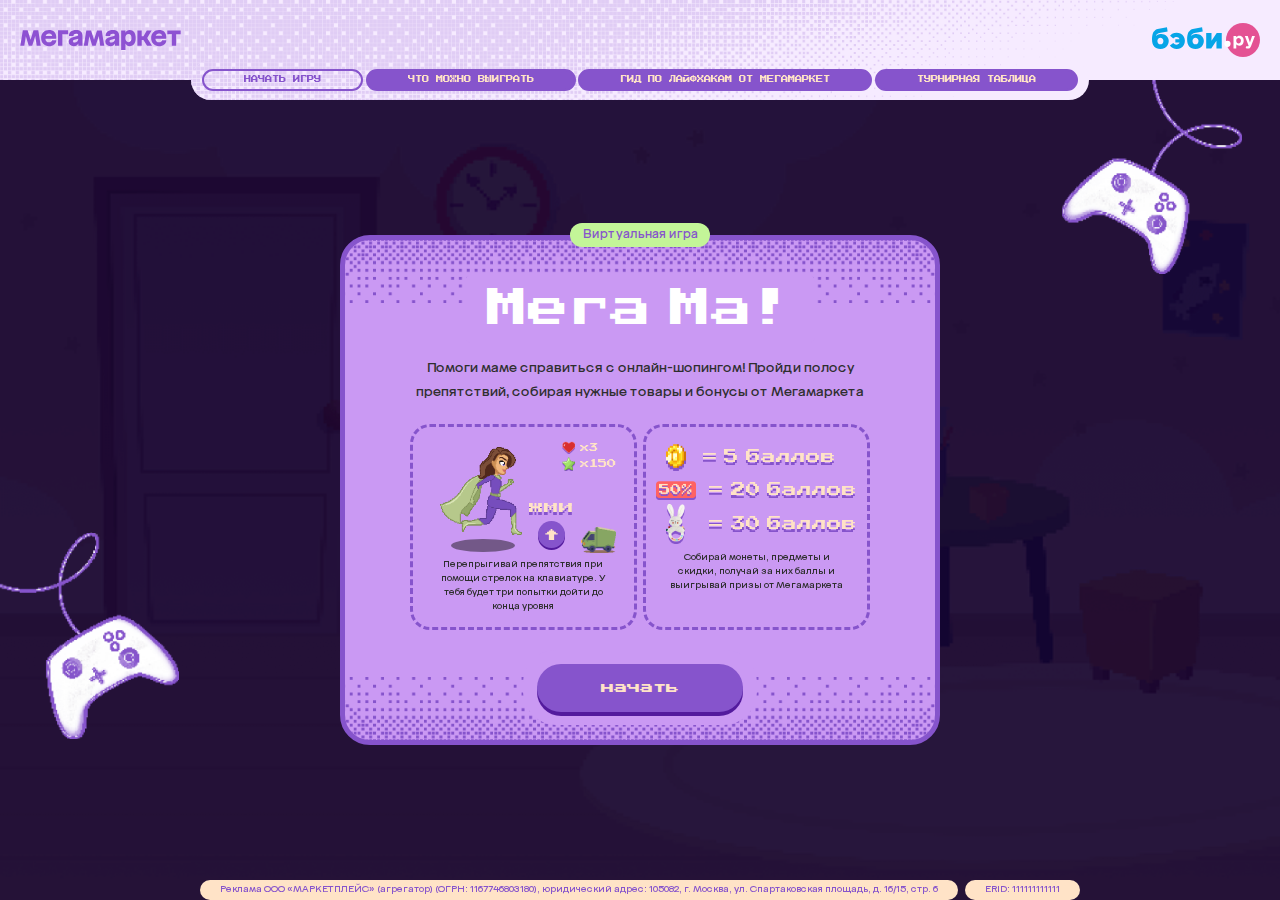
==== game.html @ b84eab02 "megama_upload" ====
<!DOCTYPE html>
<html lang="en">
<head>
    <meta charset="UTF-8">
    <meta name="viewport" content="width=device-width, user-scalable=no, initial-scale=1.0, maximum-scale=1.0, viewport-fit=cover">
    <title>MegaMa</title>

    <link data-meta="ssr" rel="shortcut icon" type="image/png" href="https://megamarket.ru/static/dist/images/favicon.54db98.png">
    <link data-meta="ssr" rel="icon" type="image/png" sizes="16x16" href="https://megamarket.ru/static/dist/images/favicon-16x16.2289a6.png">
    <link data-meta="ssr" rel="icon" type="image/png" sizes="32x32" href="https://megamarket.ru/static/dist/images/favicon-32x32.e2734e.png">
    <link data-meta="ssr" rel="icon" type="image/png" sizes="96x96" href="https://megamarket.ru/static/dist/images/favicon-96x96.239d7b.png">
    <link data-meta="ssr" rel="icon" type="image/png" sizes="128x128" href="https://megamarket.ru/static/dist/images/favicon-128x128.046cf1.png">
    <link data-meta="ssr" rel="icon" type="image/png" sizes="196x196" href="https://megamarket.ru/static/dist/images/favicon-196x196.42ed6e.png">

    <link rel="preconnect" href="https://fonts.googleapis.com">
    <link rel="preconnect" href="https://fonts.gstatic.com" crossorigin>
    <link href="https://fonts.googleapis.com/css2?family=Press+Start+2P&display=block" rel="stylesheet">

    <meta name="mobile-web-app-status-bar-style" content="black-translucent">
    <meta name="mobile-web-app-capable" content="yes">

    <link rel="stylesheet" href="./css/static_page.css">
    <link rel="stylesheet" href="./css/game_style.css">

</head>
<body>

    <div id="root" class="b_root" data-current="_id_game">

        <div id="_id_curtain">
            <div class="loader">
                <span class="loader-text">Загрузка...</span>
                <div class="loader-indicator"><span></span></div>
            </div>
        </div>

        <div class="b_header" id="_id_header" >
            <a href="./" class="b_header-item m_mmlogo">
                <img src="./img/mm_logo.svg" alt="">
            </a>
            <a href="https://www.baby.ru/" class="b_header-item m_babyrulogo" target="_blank">
                <img src="./img/babyru_logo.svg" alt="">
            </a>

            <div class="b_header-menubtn">
                <span></span>
            </div>

            <div class="b_header-menu">

                <div class="b_header-menu-wrapper">
                    <a href="./game.html" data-dest="_id_game" class="b_header-menu-item active">
                        Начать игру
                    </a>
                    <a href="./gifts.html" data-dest="_id_gifts" class="b_header-menu-item">
                        Что можно выиграть
                    </a>
                    <a href="./lifehacks.html" data-dest="_id_lifeHacks" class="b_header-menu-item">
                        Гид по лайфхакам <span class="mbdn">от МегаМаркет</span>
                    </a>
                    <a href="./rating.html" data-dest="_id_ratingblock" class="b_header-menu-item">
                        Турнирная таблица
                    </a>

                    <div class="b_header-menu-wrapper-bg"></div>
                </div>
            </div>

        </div>

        <div id="_id_game" data-level="1" class="b_level m_level1 m_loading">

            <div class="b_level-curtain"></div>

            <div class="b_level-popupWindow b_level-startwindow " id="_id_start_window">

                <div class="b_level-startwindow-intro">
                    <div class="bg"></div>
                    <div class="label">
                        Виртуальная игра
                    </div>

                    <div class="b_level-startwindow-index " id="_id_introduction">

                        <div class="title">
                            <span>Мега</span><span>Ма!</span>
                        </div>

                        <div class="subtitle">
                            Помоги маме справиться с онлайн-шопингом! Пройди полосу препятствий, собирая нужные товары и бонусы от Мегамаркета
                        </div>

                        <div class="introduction">
                            <div class="introduction-item">
                                <div class="introduction-rules m_uilegend">
                                    <div class="lady">
                                        <img src="./img/game/canvas/lady/4.png" alt="">
                                    </div>
                                    <div class="pushbtn">жми</div>
                                    <div class="fallObj">
                                        <img src="./img/game/canvas/fall/lv1_fall2.png" alt="">
                                    </div>
                                    <div class="scoreboard">
                                        <div class="item m_lives">
                                            <span class="item-cnt">x3</span>
                                        </div>
                                        <div class="item m_score">
                                            <span class="item-cnt">x150</span>
                                        </div>
                                    </div>
                                </div>
                                <div class="introduction-text m_desktop_only">
                                    Перепрыгивай препятствия при помощи стрелок на клавиатуре. У тебя будет три попытки дойти до конца уровня
                                </div>
                                <div class="introduction-text m_mobile_only">
                                    Перепрыгивай препятствия при помощи кнопки прыжка. У тебя будет три попытки дойти до конца уровня
                                </div>
                            </div>
                            <div class="introduction-item">
                                <div class="introduction-rules m_costlegend">
                                    <div class="costitem">
                                        <div class="icon m_coin"></div>
                                        <div class="text"><span>=</span><span>5</span><span>баллов&nbsp;</span></div>
                                    </div>
                                    <div class="costitem">
                                        <div class="icon m_50"></div>
                                        <div class="text"><span>=</span><span>20</span><span>баллов</span></div>
                                    </div>
                                    <div class="costitem">
                                        <div class="icon m_bonus"></div>
                                        <div class="text"><span>=</span><span>30</span><span>баллов</span></div>
                                    </div>
                                </div>
                                <div class="introduction-text">
                                    Собирай монеты, предметы и скидки, получай за них баллы и выигрывай призы от Мегамаркета
                                </div>
                            </div>
                        </div>
                    </div>

                    <div class="b_level-startwindow-registration " id="_id_registration">
                        <div class="subtitle">
                            Чтобы сохранить прогресс и получить шанс выиграть приз,<br/>заполните свои данные:
                        </div>
                        <div class="form" id="_id_registration_form">
                            <div class="form-row">
                                <div class="form-input">
                                    <input type="text" name="name" data-type="text" data-required="true">
                                    <label>Имя</label>
                                </div>
                                <div class="form-input">
                                    <input type="text" name="lastname" data-type="text" data-required="true">
                                    <label>Фамилия</label>
                                </div>
                            </div>
                            <div class="form-row">
                                <div class="form-input">
                                    <input type="text" name="phone" data-type="phone" data-required="true">
                                    <label>Телефон</label>
                                </div>
                                <div class="form-input">
                                    <input type="text" name="mail" data-type="mail" data-required="true">
                                    <label>E-mail</label>
                                </div>
                            </div>
                        </div>

                    </div>

                    <div class="b_level-startwindow-continue" id="_id_continue_the_game">
                        <div class="b_level-startwindow-continue-title">
                            <p>
                                Вы остановились на <span class="b_level-startwindow-continue-level">3</span> уровне
                            <p>
                                и накопили <span class="b_level-startwindow-continue-score">680</span> очков
                        </div>

                        <div class="subtitle">
                            Желает продолжить или начать заново?
                        </div>

                        <div class="startbtn">
                            <button id="_id_startNewGame">начать заново</button>
                            <button id="_id_startLastGame">продолжить</button>
                        </div>
                    </div>

                    <div class="startbtn">
                        <button id="_id_startGameNextMobBtn">далее</button>
                        <button id="_id_startGameBtn">начать</button>
                    </div>

                </div>

                <div class="b_level-startwindow-controller-left"></div>
                <div class="b_level-startwindow-controller-right"></div>
            </div>

            <div class="b_level-popupWindow b_level-phone_rotate " id="_id_phone_rotate">
                <div class="rotate_part">
                    <div class="subtitle">Для начала игры переверни устройство горизонтально</div>
                    <div class="phone_rotate"></div>
                </div>
                <div class="scroll_part">
                    <div class="subtitle">
                        Для большего удобства скройте панель браузера
                        <div id="_id_iphone_gobtn" class="iphone_gobtn cmnbtn">go</div>
                    </div>
                    <div class="iphone_hint"></div>

                </div>


            </div>

            <div class="b_level-popupWindow b_level-countdown " id="_id_countdown_window">
                <div class="b_level-countdown-context">
                    <div class="label">Уровень 1</div>
                    <div class="title">«Встречаем малыша»</div>
                    <div class="bonus">
                        <div class="bonus-item">
                            <img src="./img/game/canvas/bonus/lv1_1_prize_x2.png" alt="">
                        </div>
                        <div class="bonus-item">
                            <img src="./img/game/canvas/bonus/lv1_2_prize_x2.png" alt="">
                        </div>
                        <div class="bonus-item">
                            <img src="./img/game/canvas/bonus/lv1_3_prize_x2.png" alt="">
                        </div>
                        <div class="bonus-item">
                            <img src="./img/game/canvas/bonus/lv_50_sale_prize_x2.png" alt="">
                        </div>
                    </div>
                </div>

                <div class="countdown">
                    <div class="countdown-title">
                        Старт через
                    </div>
                    <div class="countdown-counter">
                        03
                    </div>
                </div>
            </div>

            <div class="b_level-popupWindow b_level-finishwindow " id="_id_finish_window">

            </div>


            <!-- <div id="frame_wrapper"> -->
                <iframe id="_id_canvas_frame" src="./level1_content.html" name="level1Canvas" frameborder="0"></iframe>
            <!-- </div> -->

            <div id="_id_exitFullscreenBtn"><span></span></div>

        </div>

        <div class="b_erid_info">
            <div class="info">
                Реклама ООО «МАРКЕТПЛЕЙС» (агрегатор) (ОГРН: 1167746803180), юридический адрес: 105082, г. Москва, ул. Спартаковская площадь, д. 16/15, стр. 6
            </div>
            <div class="erid">
                ERID: 111111111111
            </div>
        </div>

    </div>



    <script type="module" >

        // для передачи данных между уровнями использовать localStorage и куки для идентификации

        // import {rootControl} from './js/staticpage_control.js';
        // rootControl(root);

        import {levelControl} from './js/game_control.js';
        let level = document.getElementById('_id_game');
        levelControl(level);


    </script>


</body>
</html>
---- css/static_page.css ----
html * {
  padding: 0;
  margin: 0;
  outline: none;
  border: 0;
  background: transparent;
  font-size: inherit;
  line-height: inherit;
  box-sizing: border-box;
  text-decoration: none;
  -webkit-font-smoothing: antialiased;
  -moz-osx-font-smoothing: antialiased;
  color: inherit;
  box-shadow: none;
}

html {
  font-size: 0.0520833333vmax;
}
@media screen and (max-width: 1023px) {
  html {
    font-size: 0.28vmin;
  }
}

html body {
  font-size: 0;
  line-height: 0;
}
html body a {
  text-decoration: none;
}

html,
body {
  width: 100%;
  height: 100%;
  -webkit-text-size-adjust: 100%;
}
@font-face {
  font-family: "MegaSans";
  font-style: normal;
  font-weight: 400;
  font-display: block;
  src: url(../fonts/MegaSansJ-Regular.woff2) format("woff2"), url(../fonts/MegaSansJ-Regular.woff.woff) format("woff");
}
@font-face {
  font-family: "MegaSans";
  font-style: normal;
  font-weight: 500;
  font-display: block;
  src: url(../fonts/MegaSansJ-Medium.woff2) format("woff2"), url(../fonts/MegaSansJ-Medium.woff.woff) format("woff");
}
.dn {
  display: none !important;
}

@media screen and (max-width: 1023px) {
  .mbdn {
    display: none !important;
  }
}

#root {
  position: relative;
  z-index: 10;
  width: 100%;
  height: 100%;
  min-height: 700rem;
}
@media screen and (max-width: 1023px) {
  #root {
    min-height: 100vh;
  }
}

#_id_curtain {
  position: fixed;
  z-index: 1000000;
  top: 0;
  left: 0;
  right: 0;
  bottom: 0;
  background: rgba(17, 0, 46, 0.9);
  opacity: 1;
  transform: scale(1);
  border-radius: 0;
  transition: all 0.6s cubic-bezier(0.25, 1, 0.5, 1);
  backdrop-filter: blur(10px);
}
#_id_curtain.hide {
  opacity: 0;
  transform: scale(0);
}
#_id_curtain .loader {
  position: absolute;
  top: 0;
  left: 0;
  right: 0;
  bottom: 0;
  width: 300rem;
  height: 200rem;
  margin: auto;
  display: flex;
  flex-flow: column;
  align-items: center;
  justify-content: center;
}
#_id_curtain .loader-text {
  font: 400 24rem/2 "Press Start 2P", sans-serif;
  color: #FFE3C7;
}
#_id_curtain .loader-indicator {
  position: relative;
  width: 100%;
  height: 30rem;
  border: 1px solid #FFE3C7;
}
#_id_curtain .loader-indicator span {
  position: absolute;
  top: 0;
  left: 0;
  bottom: 0;
  width: 20%;
  background: #FFE3C7;
}

body {
  position: relative;
  background: #F6EBFF;
}
body:before {
  content: "";
  position: fixed;
  top: 0;
  left: 0;
  right: 0;
  bottom: 0;
  background: url(../img/ornament_main_bg.png) no-repeat 50% 0;
  background-size: 100% auto;
}
@media (-webkit-min-device-pixel-ratio: 2) {
  body:before {
    background: url(../img/ornament_main_bg@2x.png) no-repeat 50% 0;
    background-size: 100% auto;
  }
}
@media screen and (max-width: 1023px) {
  body:before {
    background-size: auto 50vh;
  }
}
@media screen and (max-width: 1023px) and (orientation: landscape) {
  body:before {
    background-size: 100% auto;
  }
}
body:after {
  content: "";
  position: fixed;
  top: 0;
  left: 0;
  right: 0;
  bottom: 0;
  transform: scale(-1);
  background: url(../img/ornament_main_bg.png) no-repeat 50% 0;
  background-size: 100% auto;
}
@media (-webkit-min-device-pixel-ratio: 2) {
  body:after {
    background: url(../img/ornament_main_bg@2x.png) no-repeat 50% 0;
    background-size: 100% auto;
  }
}
@media screen and (max-width: 1023px) {
  body:after {
    background-size: auto 50vh;
  }
}
@media screen and (max-width: 1023px) and (orientation: landscape) {
  body:after {
    background-size: 100% auto;
  }
}
body .cmnbtn {
  position: relative;
  top: 0;
  display: inline-flex;
  align-items: center;
  justify-content: center;
  width: 308rem;
  height: 77rem;
  background: #8654CC;
  font: 400 20rem/1 "Press Start 2P", sans-serif;
  color: #FFE3C7;
  text-transform: uppercase;
  cursor: pointer;
  box-shadow: 0 6rem 0 #6933B0;
  border-radius: 50rem;
  transition: all 0.3s ease;
}
@media screen and (max-width: 1023px) {
  body .cmnbtn {
    width: 204rem;
    height: 52rem;
    font-size: 13rem;
  }
}
body .cmnbtn:hover {
  background: #6933B0;
}
body .cmnbtn:active {
  background: #6933B0;
  top: 6rem;
  box-shadow: 0 0px #531a9d;
}
body .cmnroundbtn {
  position: relative;
  top: 0;
  display: inline-flex;
  align-items: center;
  justify-content: center;
  width: 50rem;
  height: 50rem;
  background: #8654CC;
  font: 400 20rem/1 "Press Start 2P", sans-serif;
  color: #FFE3C7;
  cursor: pointer;
  box-shadow: 0 4rem 0 #6933B0;
  border-radius: 50%;
  transition: all 0.3s ease;
}
@media screen and (max-width: 1023px) {
  body .cmnroundbtn {
    width: 40rem;
    height: 40rem;
    font-size: 14rem;
  }
}
body .cmnroundbtn:hover {
  background: #6933B0;
}
body .cmnroundbtn:active {
  background: #6933B0;
  top: 4rem;
  box-shadow: 0 0rem #531a9d;
}
body .title {
  font: 400 92rem/88rem "MegaSans", sans-serif;
  color: #8654CC;
  margin-bottom: 20rem;
}
@media screen and (max-width: 1023px) {
  body .title {
    font: 400 30rem/1 "MegaSans", sans-serif;
  }
  body .title br {
    display: inline;
    margin-left: 5rem;
  }
}
body .subtitle {
  font: 400 20rem/1.5 "MegaSans", sans-serif;
  color: #2E2E2E;
}
@media screen and (max-width: 1023px) {
  body .subtitle {
    font: 400 15rem/1.2 "MegaSans", sans-serif;
  }
  body .subtitle br {
    display: inline;
    margin-left: 5rem;
  }
}
body .star {
  position: absolute;
  z-index: 1;
  transition-property: all;
  transition-duration: 0.6s;
  transition-timing-function: cubic-bezier(0.34, 1.56, 0.64, 1);
  transition-delay: 0s;
}
body .star:after {
  content: "";
  position: absolute;
  top: 0;
  left: 0;
  right: 0;
  bottom: 0;
  z-index: 10;
  background: url(../img/static_pages/star_static.png) no-repeat 50% 50%;
  background-size: contain;
}
@media (-webkit-min-device-pixel-ratio: 2) {
  body .star:after {
    background: url(../img/static_pages/star_static_x2_optimizer.png) no-repeat 50% 50%;
    background-size: contain;
  }
}
body .b_root .controller_l {
  position: fixed;
  z-index: 10;
  bottom: 60rem;
  left: 0;
  width: 20%;
  height: 50vh;
  background: url(../img/controller_l.png) no-repeat 0 50%;
  background-size: contain;
  opacity: 0.1;
}
@media screen and (max-width: 1023px) {
  body .b_root .controller_l {
    display: none;
  }
}
body .b_root .controller_r {
  position: fixed;
  z-index: 10001;
  top: 0;
  right: 3%;
  width: 20%;
  height: 50vh;
  background: url(../img/controller_r.png) no-repeat 100% 0%;
  background-size: contain;
  opacity: 0.1;
}
@media screen and (max-width: 1023px) {
  body .b_root .controller_r {
    display: none;
  }
}

.b_header {
  position: relative;
  top: 0;
  left: 0;
  width: 100%;
  height: 80px;
  z-index: 10000;
  display: flex;
  align-items: center;
  justify-content: space-between;
  background: url(../img/ornament_main_bg.png) no-repeat 50% 0 #F6EBFF;
  background-size: 100% auto;
  background-attachment: fixed;
  padding: 0 30rem;
}
@media (-webkit-min-device-pixel-ratio: 2) {
  .b_header {
    background: url(../img/ornament_main_bg@2x.png) no-repeat 50% 0 #F6EBFF;
    background-size: 100% auto;
  }
}
.b_header-menubtn {
  display: none;
}
@media screen and (max-width: 1023px) {
  .b_header-menubtn {
    position: absolute;
    z-index: 100;
    display: block;
    top: 0;
    right: 30px;
    bottom: 0;
    width: 30px;
    height: 30px;
    margin: auto;
  }
  .b_header-menubtn span {
    position: absolute;
    top: 0;
    left: 0;
    right: 0;
    bottom: 0;
    height: 3px;
    margin: auto;
    background: #FF6262;
    transition: all 0.2s ease;
  }
  .b_header-menubtn span:before, .b_header-menubtn span:after {
    content: "";
    position: absolute;
    left: 0;
    width: 100%;
    height: 3px;
    opacity: 1;
    background: #FF6262;
    transform: rotate(0deg);
    transition: all 0.2s ease;
  }
  .b_header-menubtn span:before {
    top: -6px;
  }
  .b_header-menubtn span:after {
    bottom: -6px;
  }
  .b_header-menubtn.open span {
    background: transparent;
  }
  .b_header-menubtn.open span:before {
    top: 0;
    transform: rotate(45deg);
  }
  .b_header-menubtn.open span:after {
    bottom: 0;
    transform: rotate(-45deg);
  }
}
.b_header-item {
  position: relative;
  z-index: 100;
}
.b_header-item.m_mmlogo {
  width: 13%;
}
.b_header-item.m_mmlogo img {
  display: block;
  width: 100%;
}
.b_header-item.m_babyrulogo {
  width: 8.7%;
}
.b_header-item.m_babyrulogo img {
  display: block;
  width: 100%;
}
.b_header-menu {
  position: absolute;
  top: calc(100% - 30rem);
  left: 0;
  right: 0;
  display: flex;
  align-items: center;
  justify-content: center;
}
.b_header-menu-wrapper {
  position: relative;
  display: flex;
  align-items: center;
  justify-content: center;
  height: 60rem;
  padding: 12rem 14rem;
  border-radius: 30rem;
  overflow: hidden;
  background-color: #F6EBFF;
}
.b_header-menu-wrapper-bg {
  position: absolute;
  top: 0;
  left: 0;
  right: 0;
  bottom: 0;
  background: url(../img/ornament_main_bg.png) no-repeat 50% 0;
  background-size: 100% auto;
  background-attachment: fixed;
  mix-blend-mode: normal;
}
@media (-webkit-min-device-pixel-ratio: 2) {
  .b_header-menu-wrapper-bg {
    background: url(../img/ornament_main_bg@2x.png) no-repeat 50% 0;
    background-size: 100% auto;
    background-attachment: fixed;
  }
}
.b_header-menu-item {
  position: relative;
  z-index: 10;
  display: inline-flex;
  align-items: center;
  height: 34rem;
  background: #8654CC;
  padding: 0 60rem;
  border: 3rem solid #8654CC;
  border-radius: 30rem;
  margin: 0 2rem;
  cursor: pointer;
  font: 400 11rem/1 "Press Start 2P", sans-serif;
  color: #FFE3C7;
  text-transform: uppercase;
  transition: all 0.5s ease;
}
.b_header-menu-item .mbdn {
  margin-left: 11rem;
}
.b_header-menu-item.active {
  color: #8654CC;
  background: transparent;
  cursor: default;
}
.b_header-menu-item:hover:not(.active) {
  background: #6933B0;
  border-color: #6933B0;
}
@media screen and (max-width: 1023px) {
  .b_header {
    height: 60rem;
    justify-content: flex-start;
    padding: 0 20rem;
    background: none;
  }
}
@media screen and (max-width: 1023px) and (orientation: landscape) {
  .b_header {
    background: transparent;
    position: fixed;
    height: 46rem;
  }
}
@media screen and (max-width: 1023px) {
  .b_header.game_theme .b_header-item {
    display: none;
  }
}
@media screen and (max-width: 1023px) {
  .b_header .b_header-item.m_mmlogo {
    position: relative;
    top: 1rem;
    width: auto;
    height: 12rem;
  }
  .b_header .b_header-item.m_mmlogo img {
    display: block;
    width: auto;
    height: 100%;
  }
  .b_header .b_header-item.m_babyrulogo {
    position: relative;
    width: auto;
    height: 21rem;
    margin-left: 5rem;
  }
  .b_header .b_header-item.m_babyrulogo img {
    display: inline-block;
    width: auto;
    height: 100%;
    vertical-align: middle;
  }
  .b_header .b_header-item.m_babyrulogo:before {
    content: "x";
    display: inline-block;
    font: 400 14rem/1 "Press Start 2P", sans-serif;
    color: #2E2E2E;
    vertical-align: middle;
    margin-right: 5rem;
    transform: scale(0.7, 1);
    position: relative;
    top: -1rem;
    opacity: 0.7;
  }
  .b_header .b_header-menu {
    position: fixed;
    z-index: 10;
    top: 0;
    left: -100%;
    display: flex;
    width: 100%;
    height: 100vh;
    transition: all 0.3s ease;
    background: url(../img/ornament_main_bg.png) no-repeat 50% 0 #F6EBFF;
    background-size: auto 50vh;
  }
}
@media screen and (max-width: 1023px) and (-webkit-min-device-pixel-ratio: 2) {
  .b_header .b_header-menu {
    background: url(../img/ornament_main_bg@2x.png) no-repeat 50% 0 #F6EBFF;
    background-size: auto 50vh;
  }
}
@media screen and (max-width: 1023px) and (orientation: landscape) {
  .b_header .b_header-menu {
    background-size: 100% auto;
  }
}
@media screen and (max-width: 1023px) {
  .b_header .b_header-menu.open {
    left: 0;
  }
}
@media screen and (max-width: 1023px) {
  .b_header .b_header-menu-wrapper {
    background: transparent;
    flex-flow: column;
    height: auto;
    width: 100%;
    padding: 0 20px;
    max-width: 400px;
  }
}
@media screen and (max-width: 1023px) {
  .b_header .b_header-menu-wrapper-bg {
    display: none;
  }
}
@media screen and (max-width: 1023px) {
  .b_header .b_header-menu-item {
    width: 100%;
    height: 40rem;
    align-items: center;
    justify-content: center;
    margin: 0 0 10rem 0;
    padding: 0 20rem;
  }
}

.b_erid_info {
  position: fixed;
  bottom: 0;
  left: 0;
  right: 0;
  z-index: 1000;
  display: flex;
  justify-content: center;
}
.b_erid_info .info,
.b_erid_info .erid {
  display: flex;
  align-items: center;
  padding: 0 30rem;
  height: 30rem;
  background: #FFE3C7;
  border-radius: 16px;
  font: 400 14rem/1 "MegaSans", sans-serif;
  color: #8654CC;
  margin: 0 5rem;
}
@media screen and (max-width: 1023px) {
  .b_erid_info {
    display: block;
    background: #8654CC;
    border-radius: 10px;
    padding: 5px 10px;
    text-align: left;
  }
}
@media screen and (max-width: 1023px) and (orientation: landscape) {
  .b_erid_info {
    padding: 5px 40px;
  }
}
@media screen and (max-width: 1023px) {
  .b_erid_info .info,
.b_erid_info .erid {
    display: inline;
    margin: 0;
    font: 400 10px/1.3 "MegaSans", sans-serif;
    color: #FFE3C7;
    background: none;
    padding: 0;
    height: unset;
  }
}
@media screen and (max-width: 1023px) {
  .b_erid_info .erid {
    margin-left: 5px;
  }
}

.b_index {
  position: absolute;
  top: calc(0% + 110px);
  left: 0;
  width: 100%;
  bottom: 0;
  display: flex;
  align-items: center;
  justify-content: center;
  overflow: hidden;
  display: flex;
}
@media screen and (max-width: 1023px) {
  .b_index {
    flex-flow: column-reverse;
    position: relative;
    top: 0;
    padding: 0 20rem 160rem;
  }
}
@media screen and (max-width: 1023px) and (orientation: landscape) {
  .b_index {
    max-width: 600px;
    margin: auto;
    padding-top: 100px;
    justify-content: start;
    align-items: start;
  }
}
.b_index.show .b_index-lady .megama {
  transform: translateX(0) scale(1);
}
.b_index.show .b_index-lady .prize {
  transform: translateY(0) scale(1);
  opacity: 1;
}
.b_index.show .b_index-lady .prize.m_2 {
  transform: translateY(0) scale(1) rotate(-18deg);
}
.b_index.show .b_index-lady .prize.m_3 {
  transform: translateY(0) scale(1) rotate(-18deg);
}
.b_index.show .b_index-intro-textblock,
.b_index.show .b_index-intro .btn_wrapper {
  opacity: 1;
  transform: scale(1);
}
.b_index.show .b_index-intro-handPlug {
  opacity: 1;
  transform: translate(0, 0) rotate(0deg);
  transform-origin: 100% 100%;
}
.b_index.show .star {
  opacity: 1;
}
.b_index.show .star.m_main {
  transform: scale(1, 1) rotate(0deg);
}
.b_index.show .star.m_right_top {
  transform: scale(-1, 1) rotate(-10deg);
}
.b_index.show .star.m_left {
  transform: scale(1, 1) rotate(-8deg);
}
@media screen and (max-width: 1023px) {
  .b_index.show .star.m_left {
    transform: scale(1, 1) rotate(6deg);
  }
}
.b_index.show .star.m_right_middle {
  transform: scale(-1, 1) rotate(-10deg);
}
.b_index .star {
  transform: scale(0.5, 0.5) rotate(0deg);
  opacity: 0;
  transition-property: all;
  transition-duration: 0.6s;
  transition-timing-function: cubic-bezier(0.34, 1.56, 0.64, 1);
  transition-delay: 0;
}
.b_index .star.m_main {
  top: 0;
  left: 5%;
  right: 0;
  bottom: 0;
  width: 70%;
  margin: auto;
  transition-delay: 0.8s;
}
.b_index .star.m_main:before {
  content: "";
  position: absolute;
  top: 10rem;
  left: 0;
  right: 0;
  bottom: 0;
  background: transparent;
  margin: auto;
  z-index: 10;
  border-radius: 50%;
  height: 12%;
  opacity: 0.7;
  width: 70%;
  box-shadow: -20rem 350rem 300rem #531a9d;
}
@media screen and (max-width: 1023px) {
  .b_index .star.m_main {
    top: 0;
    left: 0;
    right: 0;
    bottom: 0;
    width: 90%;
    margin: auto;
    transform: scale(1, 1) rotate(0deg) translate(0, 16rem);
  }
  .b_index .star.m_main:before {
    height: 20%;
    opacity: 0.6;
    width: 80%;
    box-shadow: 0rem 150rem 50rem #531a9d;
  }
}
.b_index .star.m_left {
  left: 3%;
  bottom: 39%;
  width: 21%;
  padding-top: 21%;
  transition-delay: 1.1s;
}
@media screen and (max-width: 1023px) {
  .b_index .star.m_left {
    left: 0;
    bottom: 35%;
    width: 12%;
    padding-top: 12%;
  }
}
.b_index .star.m_right_top {
  top: 5%;
  right: 21%;
  width: 9.5%;
  padding-top: 9.5%;
  transition-delay: 0.9s;
}
@media screen and (max-width: 1023px) {
  .b_index .star.m_right_top {
    display: none;
  }
}
.b_index .star.m_right {
  bottom: 90px;
  right: 1%;
  width: 34%;
  padding-top: 34%;
  transition-delay: 0.7s;
}
@media screen and (max-width: 1023px) {
  .b_index .star.m_right {
    bottom: 60rem;
    right: -14%;
    width: 44%;
    padding-top: 44%;
    transition-delay: 0.7s;
    transform: scale(-0.5, 0.5) rotate(-10deg);
  }
}
.b_index .star.m_right_middle {
  top: 25%;
  right: 8%;
  width: 20%;
  padding-top: 20%;
  transition-delay: 0.8s;
}
@media screen and (max-width: 1023px) {
  .b_index .star.m_right_middle {
    display: none;
  }
}
.b_index-lady {
  position: relative;
  z-index: 1;
  width: 45%;
  display: flex;
  align-items: center;
  justify-content: center;
  height: 100%;
  margin-right: 1%;
}
@media screen and (max-width: 1023px) {
  .b_index-lady {
    width: 100%;
    height: auto;
    padding-top: 30rem;
  }
}
.b_index-lady .megama {
  position: relative;
  z-index: 100;
  width: 100%;
  height: 100%;
  max-height: 840rem;
  background: url(../img/static_pages/Hero.png) no-repeat 50% 50%;
  background-size: auto 100%;
  transform: translateX(-100%) scale(0.2);
  transition: all 0.8s cubic-bezier(0.34, 1.56, 0.64, 1);
}
@media (-webkit-min-device-pixel-ratio: 2) {
  .b_index-lady .megama {
    background: url(../img/static_pages/Hero_x2.png) no-repeat 50% 50%;
    background-size: auto 100%;
  }
}
@media screen and (max-width: 1023px) {
  .b_index-lady .megama {
    width: 80%;
    height: auto;
    padding-top: 100%;
  }
}
.b_index-lady .prize {
  position: absolute;
  z-index: 200;
  opacity: 0;
  transition-property: all;
  transition-duration: 0.8s;
  transition-timing-function: cubic-bezier(0.34, 1.56, 0.64, 1);
  transition-delay: 0s;
}
.b_index-lady .prize.m_1 {
  top: 5%;
  left: -6%;
  width: 32%;
  padding-top: 32%;
  background: url(../img/static_pages/prize3_f.png) no-repeat 50% 0%;
  background-size: 100%;
  transition-delay: 0.8s;
  transform: translateY(-100%) scale(0.5);
}
@media (-webkit-min-device-pixel-ratio: 2) {
  .b_index-lady .prize.m_1 {
    background: url(../img/static_pages/prize3_f_x2.png) no-repeat 50% 0%;
    background-size: 100%;
  }
}
@media screen and (max-width: 1023px) {
  .b_index-lady .prize.m_1 {
    top: 20px;
    left: -5%;
    width: 40%;
    padding-top: 40%;
  }
}
.b_index-lady .prize.m_2 {
  top: 6%;
  right: -3%;
  width: 41.5%;
  padding-top: 41.5%;
  background: url(../img/static_pages/prize1_f.png) no-repeat 50% 50%;
  background-size: 100%;
  transition-delay: 1.1s;
  transform: translateY(-100%) scale(0.5) rotate(-10deg);
}
@media (-webkit-min-device-pixel-ratio: 2) {
  .b_index-lady .prize.m_2 {
    background: url(../img/static_pages/prize1_f_x2.png) no-repeat 50% 0%;
    background-size: 100%;
  }
}
@media screen and (max-width: 1023px) {
  .b_index-lady .prize.m_2 {
    top: 0;
    right: -10%;
    width: 50%;
    padding-top: 50%;
    transform: translateY(0) scale(1) rotate(-8deg);
  }
}
.b_index-lady .prize.m_3 {
  bottom: -7%;
  left: -12%;
  width: 49%;
  padding-top: 62%;
  background: url(../img/static_pages/prize2_f.png) no-repeat 50% 0%;
  background-size: auto 100%;
  transition-delay: 1s;
  transform: translateY(100%) scale(0.5) rotate(-18deg);
}
@media (-webkit-min-device-pixel-ratio: 2) {
  .b_index-lady .prize.m_3 {
    background: url(../img/static_pages/prize2_f_x2.png) no-repeat 50% 0%;
    background-size: 100%;
  }
}
@media screen and (max-width: 1023px) {
  .b_index-lady .prize.m_3 {
    background: url(../img/static_pages/prize2_f_x2.png) no-repeat 0% 0%;
    background-size: contain;
    width: 62%;
    padding-top: 62%;
    transform: translateY(100%) scale(0.5) rotate(-15deg);
    bottom: 5%;
    left: -14%;
  }
}
.b_index-intro {
  position: relative;
  z-index: 10;
  width: 45%;
  display: flex;
  flex-flow: column;
  align-items: flex-start;
  justify-content: center;
  height: 100%;
}
@media screen and (max-width: 1023px) {
  .b_index-intro {
    width: 100%;
  }
}
.b_index-intro .title {
  margin-bottom: 10rem;
}
.b_index-intro-textblock {
  position: relative;
  z-index: 10;
  display: none;
  top: -80rem;
  opacity: 0;
  transform: scale(0.2);
  transition-property: all;
  transition-duration: 1s;
  transition-timing-function: cubic-bezier(0.34, 1.56, 0.64, 1);
  transition-delay: 0.3s;
}
.b_index-intro-textblock.show {
  display: block;
}
@media screen and (max-width: 1023px) {
  .b_index-intro-textblock {
    top: 0;
  }
}
.b_index-intro-textblock .form {
  position: relative;
  display: flex;
  flex-flow: column;
  width: 100%;
  padding-top: 20rem;
}
.b_index-intro-textblock .form-row {
  display: inline-flex;
  flex-flow: row;
  width: 100%;
  align-items: flex-start;
  justify-content: flex-start;
  margin-bottom: 10rem;
}
@media screen and (max-width: 1023px) {
  .b_index-intro-textblock .form-row {
    flex-flow: column;
    margin-bottom: 0;
  }
}
.b_index-intro-textblock .form-input {
  position: relative;
  width: 49%;
  height: 50rem;
  border-radius: 30rem;
  border: 3rem solid #8654CC;
  margin: 0 0 0 1%;
  transition: all 0.7s ease;
  box-shadow: inset 0 0 0 rgba(255, 0, 0, 0);
}
@media screen and (max-width: 1023px) {
  .b_index-intro-textblock .form-input {
    width: 100%;
    margin-bottom: 10rem;
    margin-left: 0;
    height: 34rem;
    border-radius: 6px;
    border: 2px solid #8654CC;
  }
}
.b_index-intro-textblock .form-input:first-child {
  margin-left: 0;
}
.b_index-intro-textblock .form-input.alarm {
  border: 3rem solid #f00;
  box-shadow: inset 0 0 20rem rgba(255, 0, 0, 0.7);
}
.b_index-intro-textblock .form-input input {
  position: absolute;
  z-index: 100;
  top: 0;
  left: 0;
  right: 0;
  bottom: 0;
  padding: 0 20rem;
  font: 400 18rem/1 "MegaSans", sans-serif;
  color: #2E2E2E;
  display: flex;
  align-items: center;
}
@media screen and (max-width: 1023px) {
  .b_index-intro-textblock .form-input input {
    font-size: 13rem;
  }
}
.b_index-intro-textblock .form-input label {
  position: absolute;
  left: 20rem;
  top: 0;
  height: 46rem;
  font: 400 18rem/1 "MegaSans", sans-serif;
  color: #8F8F8F;
  display: flex;
  align-items: center;
  opacity: 1;
  transition: all 0.5s ease;
}
@media screen and (max-width: 1023px) {
  .b_index-intro-textblock .form-input label {
    height: 30rem;
    font-size: 13rem;
  }
}
.b_index-intro-textblock .form-input input:focus + label,
.b_index-intro-textblock .form-input input.checked + label {
  top: -50rem;
  opacity: 0;
}
@media screen and (max-width: 1023px) {
  .b_index-intro-textblock .form-input input:focus + label,
.b_index-intro-textblock .form-input input.checked + label {
    top: -34rem;
  }
}
.b_index-intro-textblock .btn_wrapper {
  padding-top: 20rem;
  display: flex;
  flex-flow: row;
  align-items: flex-start;
}
.b_index-intro-textblock .btn_wrapper .infoBtn {
  display: flex;
  flex-flow: column;
  margin-left: 5rem;
  align-items: center;
  width: 50rem;
  cursor: pointer;
}
.b_index-intro-textblock .btn_wrapper .infoBtn .cmnroundbtn {
  width: 40rem;
  height: 40rem;
  margin-bottom: 8rem;
  padding-top: 4rem;
  padding-left: 2rem;
}
.b_index-intro-textblock .btn_wrapper .infoBtn .text {
  font: 400 10rem/1 "MegaSans", sans-serif;
  color: #8654CC;
  text-align: center;
  text-decoration: underline;
}
.b_index-intro-handPlug {
  position: absolute;
  z-index: 10;
  bottom: 0;
  left: 10%;
  width: 70%;
  display: flex;
  align-items: flex-start;
  transform-origin: 100% 100%;
  opacity: 0;
  transform: translate(200rem, 200rem) rotate(15deg);
  transition-property: all;
  transition-duration: 0.8s;
  transition-timing-function: cubic-bezier(0.34, 1.56, 0.64, 1);
  transition-delay: 1.1s;
}
.b_index-intro-handPlug .label {
  position: absolute;
  bottom: 110rem;
  left: 100rem;
  width: 330rem;
  background: #C3F598;
  border-radius: 20rem;
  padding: 20rem 26rem;
  font: 500 20rem/1.5 "MegaSans", sans-serif;
  color: #8654CC;
  transform: scale(1) rotate(4deg);
  box-shadow: 10rem 40rem 90rem rgba(83, 26, 157, 0.3);
}
.b_index-intro-handPlug .label:after {
  content: "";
  position: absolute;
  top: -30rem;
  left: 77%;
  width: 450rem;
  height: 450rem;
  background: url(../img/static_pages/hand_1.png) no-repeat 0 0;
  background-size: 100%;
  transform: rotate(-5deg);
}
@media screen and (max-width: 1023px) {
  .b_index-intro-handPlug {
    position: fixed;
    left: 0;
    width: 100%;
  }
  .b_index-intro-handPlug .label {
    left: 10rem;
    bottom: 45rem;
    width: 80%;
    transform: scale(1) rotate(0deg);
    padding: 10rem 10rem 10rem;
    font: 500 12rem/1 "MegaSans", sans-serif;
    border-radius: 12rem;
  }
  .b_index-intro-handPlug .label:after {
    left: 85%;
    width: 200rem;
    height: 250rem;
  }
}

.b_static_page {
  position: relative;
  width: 100%;
  display: flex;
  flex-flow: column;
  align-items: center;
  justify-content: center;
  min-height: calc(100% - 80px);
}
@media screen and (max-height: 700px) {
  .b_static_page {
    height: auto;
    min-height: 600px;
  }
}
@media screen and (max-width: 1023px) {
  .b_static_page {
    justify-content: start;
    flex-flow: column;
    padding: 0 20rem 0;
  }
}
@media screen and (max-width: 1023px) and (orientation: landscape) {
  .b_static_page {
    max-width: 600px;
    margin: auto;
    padding-top: 100px;
    justify-content: start;
    align-items: start;
  }
}
.b_static_page .title,
.b_static_page .subtitle {
  text-align: center;
}
@media screen and (max-width: 1023px) {
  .b_static_page .title,
.b_static_page .subtitle {
    text-align: left;
  }
}
.b_static_page .title {
  font: 400 70rem/1 "MegaSans", sans-serif;
}
@media screen and (max-width: 1023px) {
  .b_static_page .title {
    font-size: 40rem;
    margin-bottom: 10rem;
  }
}
@media screen and (max-width: 1023px) {
  .b_static_page .subtitle {
    font-size: 15rem;
    line-height: 20rem;
  }
}
.b_static_page-content {
  position: relative;
  z-index: 50;
  max-width: 710px;
  width: 50vw;
  display: flex;
  flex-flow: column;
  align-items: center;
  margin: auto;
  padding-bottom: 80px;
}
@media screen and (max-width: 1023px) {
  .b_static_page-content {
    max-width: unset;
    width: 100%;
    padding: 0 20px;
    align-items: stretch;
    margin: 0;
  }
}
.b_static_page .fingerhand {
  position: fixed;
  z-index: 20;
  width: 22%;
  padding-top: 22%;
  background: url(../img/static_pages/finger_hand_shadow.png) no-repeat 0 50%;
  background-size: 100% auto;
}
@media (-webkit-min-device-pixel-ratio: 2) {
  .b_static_page .fingerhand {
    background: url(../img/static_pages/finger_hand_shadow_x2.png) no-repeat 50% 50%;
    background-size: 100% auto;
  }
}
.b_static_page .fingerhand.m_left {
  top: 24%;
  left: 0;
}
@media screen and (max-width: 1023px) {
  .b_static_page .fingerhand {
    display: none;
  }
}
.b_static_page .openhand1 {
  position: fixed;
  z-index: 20;
  width: 22%;
  padding-top: 22%;
  background: url(../img/static_pages/open_hand1_shadow.png) no-repeat 0 50%;
  background-size: 100% auto;
}
@media (-webkit-min-device-pixel-ratio: 2) {
  .b_static_page .openhand1 {
    background: url(../img/static_pages/open_hand1_shadow_x2.png) no-repeat 50% 50%;
    background-size: 100% auto;
  }
}
.b_static_page .openhand1.m_right {
  top: 50%;
  right: 0;
}
.b_static_page .openhand1.m_left {
  top: 50%;
  left: 0;
  transform: scale(-1, 1);
}
@media screen and (max-width: 1023px) {
  .b_static_page .openhand1 {
    display: none;
  }
}

.b_rating {
  overflow: hidden;
}
@media screen and (max-width: 1023px) {
  .b_rating {
    max-height: unset;
    overflow: visible;
    padding: 0 0 40rem;
  }
}
@media screen and (max-width: 1023px) and (orientation: landscape) {
  .b_rating {
    max-width: 600px;
    margin: auto;
    padding-top: 100px;
    justify-content: start;
    align-items: start;
  }
}
.b_rating.show .b_static_page-content {
  top: 0;
  opacity: 1;
}
.b_rating.show .b_rating-wrapper,
.b_rating.show .b_rating-btns {
  transform: scale(1);
  opacity: 1;
  top: 0;
}
.b_rating.show .star.m_left_top {
  transform: scale(1, 1) rotate(-10deg);
  left: 21%;
  top: 10%;
  opacity: 1;
}
.b_rating.show .star.m_right_middle {
  transform: scale(-1, 1) rotate(20deg);
  right: 16.5%;
  bottom: 51%;
  opacity: 1;
}
.b_rating.show .star.m_left_bottom {
  left: 21%;
  bottom: 28%;
  transform: scale(1, 1) rotate(-15deg);
  opacity: 1;
}
.b_rating.show .b_rating-righthand {
  transform: translateX(0) rotate(0deg);
}
.b_rating.show .b_rating-lefthand {
  transform: translateX(0) rotate(0deg);
}
.b_rating .b_static_page-content {
  max-width: unset;
  width: 100%;
  padding-bottom: 0;
  top: -100rem;
  opacity: 0;
  transition: all 0.6s cubic-bezier(0.34, 1.56, 0.64, 1);
}
.b_rating-wrapper {
  position: relative;
  z-index: 50;
  position: relative;
  top: 100rem;
  width: 100%;
  overflow: hidden;
  transform: scale(0.5);
  opacity: 0;
  transition: all 0.6s cubic-bezier(0.34, 1.56, 0.64, 1) 0.6s;
}
.b_rating-slider {
  position: relative;
  display: flex;
  flex-flow: row nowrap;
  padding-top: 20rem;
  width: 100%;
  overflow: hidden;
}
.b_rating-slider .item {
  position: relative;
  width: 100%;
  display: inline-flex;
  flex-flow: column;
  align-items: center;
  justify-content: flex-start;
  flex-shrink: 0;
}
.b_rating-slider .item-wrapper {
  width: 50vw;
  max-width: 710rem;
  display: inline-flex;
  flex-flow: column;
  align-items: stretch;
  justify-content: flex-start;
  flex-shrink: 0;
}
@media screen and (max-width: 1023px) {
  .b_rating-slider .item-wrapper {
    width: 100%;
  }
}
.b_rating-slider .item-row {
  display: inline-flex;
  flex-flow: row nowrap;
  margin-top: 15rem;
}
.b_rating-slider .item-row:first-child {
  margin-top: 0;
}
.b_rating-slider .item-row.m_place1 .item-user {
  background: #C3F598;
}
.b_rating-slider .item-row.m_place1 .item-score:before {
  background: url(../img/static_pages/cup_x2.png) no-repeat 50% 50%;
  background-size: 100%;
}
.b_rating-slider .item-row.m_place2 .item-user {
  background: #FFE3C7;
}
.b_rating-slider .item-row.m_place2 .item-score:before {
  background: url(../img/static_pages/crown_x2.png) no-repeat 50% 50%;
  background-size: 100%;
}
.b_rating-slider .item-row.m_place3 .item-user {
  background: #EDCFFC;
}
.b_rating-slider .item-row.m_place3 .item-score:before {
  background: url(../img/static_pages/ribbon_x2.png) no-repeat 50% 50%;
  background-size: 100%;
}
.b_rating-slider .item-pos {
  display: inline-flex;
  align-items: center;
  justify-content: center;
  width: 62rem;
  height: 62rem;
  border-radius: 50%;
  border: 3px solid #8654CC;
  font: 400 26rem/1 "MegaSans", sans-serif;
  color: black;
  margin-right: 14rem;
  flex-shrink: 0;
}
@media screen and (max-width: 1023px) {
  .b_rating-slider .item-pos {
    width: 50rem;
    height: 50rem;
    border: 2px solid #8654CC;
    font-size: 20rem;
    margin-right: 10rem;
  }
}
.b_rating-slider .item-user {
  display: inline-flex;
  flex-flow: row;
  align-items: center;
  justify-content: space-between;
  width: calc(100% - 62rem - 14rem);
  height: 62rem;
  border-radius: 32rem;
  background: #fff;
  padding: 10rem 30rem 10rem 10rem;
}
@media screen and (max-width: 1023px) {
  .b_rating-slider .item-user {
    width: calc(100% - 52rem - 10rem);
    height: 52rem;
    font-size: 22rem;
  }
}
.b_rating-slider .item-person {
  display: inline-flex;
  flex-flow: row;
  align-items: center;
  justify-content: flex-start;
}
.b_rating-slider .item-avatar {
  position: relative;
  width: 42rem;
  height: 42rem;
  border-radius: 50%;
  background-size: cover;
  background-repeat: no-repeat;
  background-position: 50% 50%;
  background-color: #CA99F3;
  background-image: url(../img/static_pages/avatar_nophoto_star.svg);
  background-size: auto 20px;
}
@media screen and (max-width: 1023px) {
  .b_rating-slider .item-avatar {
    width: 32rem;
    height: 32rem;
    flex-shrink: 0;
  }
}
.b_rating-slider .item-name {
  font: 400 16rem/1.2 "MegaSans", sans-serif;
  color: #2E2E2E;
  margin-left: 10rem;
}
.b_rating-slider .item-name span {
  color: #BDBDBD;
  display: inline-block;
}
@media screen and (max-width: 1023px) {
  .b_rating-slider .item-name {
    font-size: 12rem;
  }
}
.b_rating-slider .item-score {
  position: relative;
  font: 400 16rem/1.2 "MegaSans", sans-serif;
  color: #2E2E2E;
}
.b_rating-slider .item-score:before {
  content: "";
  position: absolute;
  top: 0;
  bottom: 0;
  right: calc(100% + 20rem);
  width: 42rem;
  height: 42rem;
  margin: auto;
}
@media screen and (max-width: 1023px) {
  .b_rating-slider .item-score:before {
    width: 30rem;
    height: 30rem;
    right: 100%;
  }
}
@media screen and (max-width: 1023px) {
  .b_rating-slider .item-score {
    font-size: 12rem;
    margin-left: 40rem;
  }
}
.b_rating-btns {
  display: flex;
  align-items: center;
  justify-content: center;
  flex-flow: row;
  padding: 20rem 0;
  position: relative;
  transform: scale(0.5);
  top: 100px;
  opacity: 0;
  transition: all 0.6s cubic-bezier(0.34, 1.56, 0.64, 1) 0.6s;
}
.b_rating-btns .cmnroundbtn::before {
  content: "";
  position: absolute;
  top: 0;
  left: 0;
  right: 0;
  bottom: 0;
  width: 20rem;
  height: 20rem;
  margin: auto;
  background: url(../img/arrow.svg) no-repeat 50% 50%;
  background-size: 20rem;
}
.b_rating-btns .cmnroundbtn.disable {
  opacity: 0.7;
  cursor: default;
}
.b_rating-btns .leftbtn:before {
  transform: rotate(-90deg);
}
.b_rating-btns .rightbtn:before {
  transform: rotate(90deg);
}
.b_rating-btns .points {
  position: relative;
  display: inline-flex;
  margin: 0 20rem;
}
.b_rating-btns .points-item {
  position: relative;
  display: inline-flex;
  flex-shrink: 0;
  width: 16rem;
  height: 16rem;
  background: transparent;
  border-radius: 50%;
  cursor: pointer;
}
.b_rating-btns .points-item:before {
  content: "";
  position: absolute;
  top: 0;
  left: 0;
  right: 0;
  bottom: 0;
  margin: auto;
  width: 8rem;
  height: 8rem;
  background: #8654CC;
  border-radius: 50%;
}
.b_rating-btns .points-item.active, .b_rating-btns .points-item:hover {
  background: #8654CC;
}
.b_rating-btns .points-item.active:before, .b_rating-btns .points-item:hover:before {
  background: #FFE3C7;
}
.b_rating .star {
  z-index: 50;
}
@media screen and (max-width: 1023px) {
  .b_rating .star {
    display: none;
  }
}
.b_rating .star.m_left_top {
  left: 10%;
  top: 15%;
  width: 8%;
  padding-top: 8%;
  opacity: 0;
  transform: scale(0.5, 0.5) rotate(-20deg);
  transition-delay: 1s;
}
.b_rating .star.m_right_middle {
  bottom: 40%;
  right: 8%;
  width: 7%;
  padding-top: 7%;
  opacity: 0;
  transform: scale(-0.5, 0.5) rotate(10deg);
  transition-delay: 1.3s;
}
.b_rating .star.m_left_bottom {
  bottom: 15%;
  left: 12%;
  width: 4%;
  padding-top: 4%;
  opacity: 0;
  transform: scale(0.5, 0.5) rotate(-10deg);
  transition-delay: 1.6s;
}
.b_rating-lefthand {
  position: absolute;
  top: 14%;
  left: -1%;
  z-index: 50;
  width: 24%;
  padding-top: 24%;
  background: url(../img/static_pages/rating-lefthand_and_prize.png) no-repeat 0 50%;
  background-size: contain;
  transform-origin: 0 0;
  transform: translateX(-120%) rotate(-25deg);
  transition: all 1.2s ease 2.2s;
}
@media (-webkit-min-device-pixel-ratio: 2) {
  .b_rating-lefthand {
    background: url(../img/static_pages/rating-lefthand_and_prize_x2.png) no-repeat 0 50%;
    background-size: contain;
  }
}
@media screen and (max-width: 1023px) {
  .b_rating-lefthand {
    display: none;
  }
}
.b_rating-righthand {
  position: absolute;
  z-index: 50;
  width: 24%;
  padding-top: 24%;
  bottom: 0;
  right: 0;
  background: url(../img/static_pages/rating-righthand_and_prize.png) no-repeat 100% 100%;
  background-size: contain;
  transform-origin: 100% 100%;
  transform: translateX(100%) rotate(25deg);
  transition: all 1.2s ease 1.8s;
}
@media (-webkit-min-device-pixel-ratio: 2) {
  .b_rating-righthand {
    background: url(../img/static_pages/rating-righthand_and_prize_x2.png) no-repeat 100% 100%;
    background-size: contain;
  }
}
@media screen and (max-width: 1023px) {
  .b_rating-righthand {
    display: none;
  }
}

.b_gifts {
  max-height: calc(100vh - 80px);
  overflow: hidden;
}
@media screen and (max-width: 1023px) {
  .b_gifts {
    max-height: unset;
    overflow: visible;
    padding: 0 0 40rem;
  }
}
@media screen and (max-width: 1023px) and (orientation: landscape) {
  .b_gifts {
    max-width: 600px;
    margin: auto;
    padding-top: 100px;
    justify-content: start;
    align-items: start;
  }
}
.b_gifts.show .b_static_page-content {
  top: 0;
  opacity: 1;
}
.b_gifts.show .b_gifts-gallery {
  transform: scale(1);
  opacity: 1;
  top: 0;
}
.b_gifts.show .star.m_left_top {
  top: 60rem;
  left: 19%;
  transform: scale(1, 1) rotate(-10deg);
  opacity: 1;
}
.b_gifts.show .star.m_right_middle {
  opacity: 1;
  transform: scale(-1, 1) rotate(-3deg);
  bottom: 17%;
  right: 20%;
}
.b_gifts.show .star.m_left_bottom {
  bottom: 26%;
  left: 20%;
  transform: scale(1, 1) rotate(-10deg);
  opacity: 1;
}
.b_gifts.show .openhand1.m_right {
  transform: translateX(0) rotate(0deg);
}
.b_gifts.show .fingerhand.m_left {
  transform: translateX(0);
}
.b_gifts .b_static_page-content {
  top: -100rem;
  opacity: 0;
  padding-bottom: 40rem;
  transition: all 0.6s cubic-bezier(0.34, 1.56, 0.64, 1);
}
@media screen and (max-width: 1023px) {
  .b_gifts .b_static_page-content {
    padding: 0 20rem 20rem;
  }
}
.b_gifts .title,
.b_gifts .subtitle {
  max-width: 640rem;
}
.b_gifts .openhand1.m_right {
  transform: translateX(100%) rotate(-20deg);
  transform-origin: 100% 0;
  transition: all 1.2s ease 1.8s;
  background: url(../img/static_pages/open_hand1_shadow_x2.png) no-repeat 50% 100%;
  background-size: 100% auto;
  width: 27%;
  padding-top: 27%;
  bottom: 0;
}
.b_gifts .fingerhand.m_left {
  top: 24%;
  transform: translateX(-100%) rotate(0deg);
  transform-origin: 0 0;
  transition: all 1.2s ease 2.2s;
}
.b_gifts .star {
  z-index: 50;
}
@media screen and (max-width: 1023px) {
  .b_gifts .star {
    display: none;
  }
}
.b_gifts .star.m_left_top {
  top: 10rem;
  left: 9%;
  width: 11%;
  padding-top: 11%;
  opacity: 0;
  transform: scale(0.5, 0.5) rotate(-10deg);
  transition-delay: 1s;
}
.b_gifts .star.m_right_middle {
  bottom: 10%;
  right: 5%;
  width: 9%;
  padding-top: 9%;
  opacity: 0;
  transform: scale(-0.5, 0.5) rotate(10deg);
  transition-delay: 1.3s;
}
.b_gifts .star.m_left_bottom {
  bottom: 10%;
  left: 5%;
  width: 4.5%;
  padding-top: 4.5%;
  opacity: 0;
  transform: scale(0.5, 0.5) rotate(-10deg);
  transition-delay: 1.6s;
}
.b_gifts-gallery {
  position: relative;
  top: 100rem;
  z-index: 100;
  width: 100%;
  transform: scale(0.5);
  opacity: 0;
  transition: all 0.6s cubic-bezier(0.34, 1.56, 0.64, 1) 0.6s;
}
.b_gifts-gallery-wrapper {
  position: relative;
  width: 100%;
  overflow: hidden;
}
@media screen and (max-width: 1023px) {
  .b_gifts-gallery-wrapper {
    overflow: visible;
  }
}
.b_gifts-gallery-slider {
  position: relative;
  display: flex;
  flex-flow: row nowrap;
  height: 500rem;
  width: 100%;
  overflow: hidden;
}
@media screen and (max-width: 1023px) {
  .b_gifts-gallery-slider {
    height: auto;
    flex-flow: column;
    padding: 0 0 60rem 0;
    overflow: visible;
  }
}
.b_gifts-gallery-slider .item {
  position: relative;
  display: flex;
  align-items: center;
  justify-content: center;
  width: 100%;
  height: 100%;
  flex-shrink: 0;
}
.b_gifts-gallery-slider .item:hover .item-image {
  transform: scale(1.05);
}
@media screen and (max-width: 1023px) {
  .b_gifts-gallery-slider .item {
    padding: 0 20px;
    overflow-y: visible;
    overflow-x: clip;
  }
}
.b_gifts-gallery-slider .item-wrapper {
  position: relative;
  z-index: 1000;
  width: 560rem;
  height: 100%;
}
@media screen and (max-width: 1023px) {
  .b_gifts-gallery-slider .item-wrapper {
    width: 100%;
    display: inline-flex;
    flex-flow: column;
    align-items: center;
  }
}
.b_gifts-gallery-slider .item-wrapper .star {
  display: none;
}
@media screen and (max-width: 1023px) {
  .b_gifts-gallery-slider .item-wrapper .star {
    display: block;
  }
}
.b_gifts-gallery-slider .item-place {
  position: absolute;
  z-index: 10;
  top: 10rem;
  left: 0;
  right: 0;
  margin: auto;
  display: inline-flex;
  align-items: center;
  justify-content: center;
  padding: 0 20rem;
  height: 48rem;
  width: 230rem;
  background: #C3F598;
  border-radius: 20rem;
  font: 500 40rem/1 "MegaSans", sans-serif;
  color: #8654CC;
  text-transform: uppercase;
}
@media screen and (max-width: 1023px) {
  .b_gifts-gallery-slider .item-place {
    position: relative;
    width: auto;
  }
}
.b_gifts-gallery-slider .item-label {
  position: absolute;
  z-index: 10;
  bottom: 0;
  left: 0;
  right: 0;
  margin: auto;
  display: flex;
  flex-flow: column;
  align-items: center;
  justify-content: center;
  width: 370rem;
  text-transform: uppercase;
}
.b_gifts-gallery-slider .item-label-title {
  font: 400 34rem/1 "Press Start 2P", sans-serif;
  color: #8654CC;
  margin: 5rem 0;
}
@media screen and (max-width: 1023px) {
  .b_gifts-gallery-slider .item-label-title {
    font-size: 20rem;
  }
}
.b_gifts-gallery-slider .item-label-subtitle {
  font: 400 14rem/1 "Press Start 2P", sans-serif;
  color: #8654CC;
  margin: 5rem 0;
}
@media screen and (max-width: 1023px) {
  .b_gifts-gallery-slider .item-label-subtitle {
    font-size: 10rem;
  }
}
@media screen and (max-width: 1023px) {
  .b_gifts-gallery-slider .item-label {
    position: relative;
    width: auto;
  }
}
.b_gifts-gallery-slider .item-image {
  position: absolute;
  top: 0;
  left: 0;
  right: 0;
  bottom: 0;
  transform: scale(1);
  transition: all 1s cubic-bezier(0.25, 1, 0.5, 1);
}
@media screen and (max-width: 1023px) {
  .b_gifts-gallery-slider .item-image {
    position: relative;
    width: 100%;
    padding-top: 100%;
  }
}
@media screen and (max-width: 1023px) {
  .b_gifts-gallery-slider .item.m_1 {
    margin-bottom: -70rem;
  }
}
@media screen and (max-width: 1023px) {
  .b_gifts-gallery-slider .item.m_1 .item-place {
    top: 0;
    align-self: end;
    margin: 0 20rem 0;
    width: auto;
    max-height: 48px;
    line-height: 0.8;
    display: flex;
    align-items: center;
    justify-content: center;
    font-size: 38rem;
    padding-top: 3rem;
  }
}
.b_gifts-gallery-slider .item.m_1 .item-wrapper {
  background: url(../img/static_pages/cup_x2.png) no-repeat -3% 14%;
  background-size: 32% auto;
}
@media screen and (max-width: 1023px) {
  .b_gifts-gallery-slider .item.m_1 .item-wrapper {
    position: relative;
    background: transparent;
  }
  .b_gifts-gallery-slider .item.m_1 .item-wrapper:before {
    content: "";
    position: absolute;
    top: 28%;
    left: -6%;
    width: 37%;
    padding-top: 37%;
    background: url(../img/static_pages/cup_x2.png) no-repeat 0% 40%;
    background-size: contain;
    transform: rotate(10deg);
  }
  .b_gifts-gallery-slider .item.m_1 .item-wrapper .star {
    width: 20%;
    padding-top: 20%;
    top: 14%;
    position: absolute;
    right: 5%;
    transform: scale(-1, 1) rotate(-10deg);
  }
}
.b_gifts-gallery-slider .item.m_1 .item-image {
  background: url(../img/static_pages/prize1_f.png) no-repeat 50% 50%;
  background-size: contain;
}
@media screen and (max-width: 1023px) {
  .b_gifts-gallery-slider .item.m_1 .item-image {
    order: 2;
  }
}
@media (-webkit-min-device-pixel-ratio: 2) {
  .b_gifts-gallery-slider .item.m_1 .item-image {
    background: url(../img/static_pages/prize1_f_x2.png) no-repeat 50% 50%;
    background-size: contain;
  }
}
@media screen and (max-width: 1023px) {
  .b_gifts-gallery-slider .item.m_1 .item-image {
    background-position: 50% -20rem;
    background-size: auto 95%;
  }
}
.b_gifts-gallery-slider .item.m_1 .item-label {
  bottom: 30rem;
}
@media screen and (max-width: 1023px) {
  .b_gifts-gallery-slider .item.m_1 .item-label {
    order: 1;
    bottom: 0;
    margin-top: 20px;
    width: 100%;
  }
  .b_gifts-gallery-slider .item.m_1 .item-label-subtitle {
    display: block;
    width: 100%;
    padding-left: 5%;
  }
  .b_gifts-gallery-slider .item.m_1 .item-label-title {
    width: 100%;
    padding-left: 18%;
  }
}
@media screen and (max-width: 1023px) {
  .b_gifts-gallery-slider .item.m_2 {
    margin-bottom: 20rem;
  }
}
.b_gifts-gallery-slider .item.m_2 .item-place {
  top: 120rem;
  left: 30rem;
  right: auto;
}
@media screen and (max-width: 1023px) {
  .b_gifts-gallery-slider .item.m_2 .item-place {
    top: 50px;
    align-self: flex-start;
    left: 0;
    margin: 0 0 0 20px;
    font-size: 35rem;
    width: auto;
    padding-top: 3rem;
  }
}
.b_gifts-gallery-slider .item.m_2 .item-wrapper {
  background: url(../img/static_pages/crown_x2.png) no-repeat 20% 2%;
  background-size: 20% auto;
}
@media screen and (max-width: 1023px) {
  .b_gifts-gallery-slider .item.m_2 .item-wrapper {
    position: relative;
    background: transparent;
  }
  .b_gifts-gallery-slider .item.m_2 .item-wrapper:before {
    content: "";
    position: absolute;
    top: 0%;
    left: 56%;
    width: 24%;
    padding-top: 24%;
    background: url(../img/static_pages/crown_x2.png) no-repeat 0 0;
    background-size: contain;
    transform: rotate(10deg);
  }
}
.b_gifts-gallery-slider .item.m_2 .item-wrapper .star {
  position: absolute;
}
.b_gifts-gallery-slider .item.m_2 .item-wrapper .star.m_left {
  width: 16%;
  padding-top: 16%;
  top: 50%;
  left: 12%;
  transform: scale(1, 1) rotate(-10deg);
}
.b_gifts-gallery-slider .item.m_2 .item-wrapper .star.m_right {
  width: 30%;
  padding-top: 30%;
  bottom: 5%;
  right: 10%;
  transform: scale(-1, 1) rotate(-10deg);
}
.b_gifts-gallery-slider .item.m_2 .item-image {
  transform: scale(1.05);
  background: url(../img/static_pages/prize2_f.png) no-repeat 50% 50%;
  background-size: contain;
}
@media (-webkit-min-device-pixel-ratio: 2) {
  .b_gifts-gallery-slider .item.m_2 .item-image {
    background: url(../img/static_pages/prize2_f_x2.png) no-repeat 50% 50%;
    background-size: contain;
  }
}
@media screen and (max-width: 1023px) {
  .b_gifts-gallery-slider .item.m_2 .item-image {
    transform: rotate(8deg) scale(1.1) translateY(20rem);
  }
}
.b_gifts-gallery-slider .item.m_2 .item-label {
  bottom: 100rem;
  left: auto;
}
@media screen and (max-width: 1023px) {
  .b_gifts-gallery-slider .item.m_2 .item-label {
    position: absolute;
    top: 29%;
    left: 0;
    width: auto;
    right: 0;
    bottom: auto;
  }
  .b_gifts-gallery-slider .item.m_2 .item-label-subtitle {
    display: block;
    width: 100%;
    padding-left: 25%;
  }
  .b_gifts-gallery-slider .item.m_2 .item-label-title {
    width: 100%;
    padding-left: 5%;
  }
}
.b_gifts-gallery-slider .item.m_2:hover .item-image {
  transform: scale(1.075);
}
@media screen and (max-width: 1023px) {
  .b_gifts-gallery-slider .item.m_3 .item-place {
    align-self: end;
    margin: 5% 12% 3% 0;
    font-size: 30rem;
    width: auto;
    padding-top: 4rem;
  }
}
.b_gifts-gallery-slider .item.m_3 .item-wrapper {
  background: url(../img/static_pages/box_x2.png) no-repeat 90% 15%;
  background-size: 30% auto;
}
@media screen and (max-width: 1023px) {
  .b_gifts-gallery-slider .item.m_3 .item-wrapper {
    position: relative;
    background: transparent;
  }
  .b_gifts-gallery-slider .item.m_3 .item-wrapper:before {
    content: "";
    position: absolute;
    top: 0%;
    left: 10%;
    width: 30%;
    padding-top: 30%;
    background: url(../img/static_pages/box_x2.png) no-repeat 0% 40%;
    background-size: contain;
    transform: rotate(-30deg);
  }
}
.b_gifts-gallery-slider .item.m_3 .item-wrapper .star {
  position: absolute;
  width: 28%;
  padding-top: 28%;
  bottom: 5%;
  right: 2%;
  transform: scale(-1, 1) rotate(-10deg);
}
.b_gifts-gallery-slider .item.m_3 .item-image {
  background: url(../img/static_pages/prize3_f.png) no-repeat 50% 50%;
  background-size: auto 90%;
}
@media (-webkit-min-device-pixel-ratio: 2) {
  .b_gifts-gallery-slider .item.m_3 .item-image {
    background: url(../img/static_pages/prize3_f_x2.png) no-repeat 50% 50%;
    background-size: auto 90%;
  }
}
@media screen and (max-width: 1023px) {
  .b_gifts-gallery-slider .item.m_3 .item-image {
    background-position: 50% 50%;
    background-size: auto 100%;
    transform: scale(1) translateY(30rem);
  }
}
.b_gifts-gallery-slider .item.m_3 .item-label {
  bottom: 40px;
}
@media screen and (max-width: 1023px) {
  .b_gifts-gallery-slider .item.m_3 .item-label {
    position: absolute;
    top: 23%;
    bottom: auto;
    left: auto;
    right: 10%;
    align-items: end;
  }
  .b_gifts-gallery-slider .item.m_3 .item-label-title {
    padding-right: 20px;
  }
}
.b_gifts-gallery-slider .item.m_4 .item-place {
  width: 300px;
}
@media screen and (max-width: 1023px) {
  .b_gifts-gallery-slider .item.m_4 .item-place {
    align-self: end;
    margin: 5% 12% 0 0;
    font-size: 30rem;
    max-height: 40rem;
    width: auto;
    padding-top: 2rem;
  }
}
.b_gifts-gallery-slider .item.m_4 .item-wrapper {
  background: none;
}
.b_gifts-gallery-slider .item.m_4 .item-wrapper .star {
  width: 23%;
  padding-top: 23%;
  top: 35%;
  position: absolute;
  left: 7%;
  transform: scale(1, 1) rotate(-10deg);
}
.b_gifts-gallery-slider .item.m_4 .item-image {
  background: url(../img/static_pages/prize4_f.png) no-repeat 50% 50%;
  background-size: contain;
}
@media (-webkit-min-device-pixel-ratio: 2) {
  .b_gifts-gallery-slider .item.m_4 .item-image {
    background: url(../img/static_pages/prize4_f_x2.png) no-repeat 50% 50%;
    background-size: contain;
  }
}
@media screen and (max-width: 1023px) {
  .b_gifts-gallery-slider .item.m_4 .item-image {
    background-position: 0% 100%;
    background-size: auto 85%;
    transform: scale(-1, 1);
  }
}
.b_gifts-gallery-slider .item.m_4 .item-label {
  bottom: 40px;
}
@media screen and (max-width: 1023px) {
  .b_gifts-gallery-slider .item.m_4 .item-label {
    position: absolute;
    top: 23%;
    bottom: auto;
    left: auto;
    right: 10%;
    align-items: end;
  }
  .b_gifts-gallery-slider .item.m_4 .item-label-subtitle {
    order: 1;
  }
  .b_gifts-gallery-slider .item.m_4 .item-label-title {
    padding-right: 20px;
  }
}
.b_gifts-gallery-slider .item.m_5 .item-place {
  width: 300px;
}
@media screen and (max-width: 1023px) {
  .b_gifts-gallery-slider .item.m_5 .item-place {
    align-self: flex-start;
    margin: 0 0 0 5rem;
    font-size: 30rem;
    max-height: 40rem;
    width: auto;
    padding-top: 2rem;
  }
}
.b_gifts-gallery-slider .item.m_5 .item-wrapper {
  background: none;
}
.b_gifts-gallery-slider .item.m_5 .item-wrapper .star {
  width: 45%;
  padding-top: 45%;
  top: 40%;
  position: absolute;
  left: 4%;
  transform: scale(1, 1) rotate(-10deg);
}
.b_gifts-gallery-slider .item.m_5 .item-image {
  top: 20px;
  background: url(../img/static_pages/prize5_f.png) no-repeat 50% 120%;
  background-size: auto 90%;
}
@media (-webkit-min-device-pixel-ratio: 2) {
  .b_gifts-gallery-slider .item.m_5 .item-image {
    background: url(../img/static_pages/prize5_f_x2.png) no-repeat 50% 120%;
    background-size: auto 90%;
  }
}
@media screen and (max-width: 1023px) {
  .b_gifts-gallery-slider .item.m_5 .item-image {
    transform: rotate(12deg) scale(1) translate(10%, -7%);
  }
}
.b_gifts-gallery-slider .item.m_5 .item-label {
  bottom: 100rem;
  left: auto;
  padding-left: 40rem;
}
@media screen and (max-width: 1023px) {
  .b_gifts-gallery-slider .item.m_5 .item-label {
    position: absolute;
    left: 0%;
    right: auto;
    bottom: 25%;
    z-index: 100;
    transform: scale(1.2);
    padding-left: 45rem;
  }
  .b_gifts-gallery-slider .item.m_5 .item-label .item-label-title {
    margin-bottom: 0;
  }
}
.b_gifts-gallery-btns {
  position: absolute;
  top: 0;
  left: 0;
  right: 0;
  bottom: 50rem;
  width: 700rem;
  margin: auto;
  display: flex;
  align-items: center;
  flex-flow: row;
  height: 60rem;
  justify-content: space-between;
}
@media screen and (max-width: 1023px) {
  .b_gifts-gallery-btns {
    display: none;
  }
}
.b_gifts-gallery-btns .cmnroundbtn::before {
  content: "";
  position: absolute;
  top: 0;
  left: 0;
  right: 0;
  bottom: 0;
  width: 20rem;
  height: 20rem;
  margin: auto;
  background: url(../img/arrow.svg) no-repeat 50% 50%;
  background-size: 20rem;
}
.b_gifts-gallery-btns .cmnroundbtn.disable {
  opacity: 0.5;
  cursor: default;
}
.b_gifts-gallery-btns .leftbtn:before {
  transform: rotate(-90deg);
}
.b_gifts-gallery-btns .rightbtn:before {
  transform: rotate(90deg);
}

.b_lifeHacks {
  padding-top: 110px;
}
@media screen and (max-width: 1023px) {
  .b_lifeHacks {
    padding: 0 0 40rem;
  }
}
@media screen and (max-width: 1023px) and (orientation: landscape) {
  .b_lifeHacks {
    padding-top: 110px;
  }
}
.b_lifeHacks.show .b_static_page-content {
  top: 0;
  opacity: 1;
}
.b_lifeHacks.show .megama {
  right: 5.5%;
  opacity: 1;
  transform: scale(-1, 1);
}
.b_lifeHacks.show .star.m_left_top {
  left: 15%;
  top: 170px;
  transform: scale(1, 1) rotate(-20deg);
  opacity: 1;
}
.b_lifeHacks.show .star.m_right_middle {
  top: 25%;
  right: 5%;
  transform: scale(-1, 1) rotate(0deg);
  opacity: 1;
}
.b_lifeHacks.show .star.m_left_bottom {
  bottom: 20%;
  left: 10%;
  transform: scale(-1, 1) rotate(-10deg);
  opacity: 1;
}
.b_lifeHacks.show .fingerhand.m_left {
  transform: rotate(-40deg);
  left: -2%;
  top: 40%;
  opacity: 1;
}
.b_lifeHacks.show .fingerhand.m_left.providential {
  transition: all 0.8s ease 0s;
}
.b_lifeHacks.show .fingerhand.m_left.fingerCheck {
  transform: rotate(-30deg);
}
.b_lifeHacks .b_static_page-content {
  max-width: 640rem;
  position: relative;
  top: 40rem;
  opacity: 0;
  transition: all 0.6s cubic-bezier(0.34, 1.56, 0.64, 1);
}
.b_lifeHacks-article {
  position: relative;
  z-index: 50;
  display: flex;
  flex-flow: column;
  align-items: flex-start;
  width: 100%;
  padding-top: 75rem;
}
@media screen and (max-width: 1023px) {
  .b_lifeHacks-article {
    padding-top: 30rem;
  }
}
.b_lifeHacks-article .block {
  position: relative;
  display: flex;
  flex-flow: column;
  align-items: flex-start;
  margin-bottom: 80rem;
  top: 100rem;
  opacity: 0;
  transition: all 0.8s cubic-bezier(0.34, 1.56, 0.64, 1);
}
.b_lifeHacks-article .block.show {
  top: 0;
  opacity: 1;
}
.b_lifeHacks-article .block:nth-child(2) .block-num, .b_lifeHacks-article .block:nth-child(5) .block-num {
  background: #EDCFFC;
}
.b_lifeHacks-article .block:nth-child(2) .block-text .mark, .b_lifeHacks-article .block:nth-child(5) .block-text .mark {
  background: #EDCFFC;
}
.b_lifeHacks-article .block:nth-child(3) .block-num, .b_lifeHacks-article .block:nth-child(7) .block-num {
  background: #FFE3C7;
}
.b_lifeHacks-article .block:nth-child(3) .block-text .mark, .b_lifeHacks-article .block:nth-child(7) .block-text .mark {
  background: #FFE3C7;
}
.b_lifeHacks-article .block:nth-child(4) .block-num {
  background: #C3F598;
}
.b_lifeHacks-article .block:nth-child(4) .block-text .mark {
  background: #C3F598;
}
.b_lifeHacks-article .block-header {
  position: relative;
  display: flex;
  flex-flow: row;
  align-items: center;
  width: 100%;
  padding: 25rem 20rem;
}
@media screen and (max-width: 1023px) {
  .b_lifeHacks-article .block-header {
    padding: 25rem 0;
  }
}
.b_lifeHacks-article .block-num {
  position: relative;
  display: flex;
  align-items: center;
  justify-content: center;
  width: 94rem;
  height: 94rem;
  font: 400 60rem/1 "MegaSans", sans-serif;
  color: #8654CC;
  flex-shrink: 0;
  background: #C3F598;
  border-radius: 50%;
  margin-left: -57rem;
}
@media screen and (max-width: 1023px) {
  .b_lifeHacks-article .block-num {
    margin-left: -20rem;
    width: 72rem;
    height: 72rem;
    font: 400 26rem/1 "MegaSans", sans-serif;
    z-index: -1;
  }
  .b_lifeHacks-article .block-num:before {
    content: "";
    position: absolute;
    top: 0;
    right: 50%;
    bottom: 0;
    width: 100%;
    background: inherit;
    z-index: -1;
  }
}
.b_lifeHacks-article .block-title {
  font: 400 20rem/1.7 "Press Start 2P", sans-serif;
  color: #8654CC;
  text-transform: uppercase;
  margin-left: 20rem;
}
@media screen and (max-width: 1023px) {
  .b_lifeHacks-article .block-title {
    margin-left: 10rem;
    font: 400 16rem/1.3 "Press Start 2P", sans-serif;
  }
}
.b_lifeHacks-article .block-text {
  position: relative;
  display: flex;
  flex-flow: column;
  width: 100%;
  padding: 0 20rem;
  font: 400 16rem/1.5 "MegaSans", sans-serif;
  color: #2E2E2E;
}
.b_lifeHacks-article .block-text p + p {
  margin-top: 10rem;
}
.b_lifeHacks-article .block-text .mark {
  margin: 25rem -20rem;
  padding: 25rem 20rem;
  font: 500 20rem/1.5 "MegaSans", sans-serif;
  color: #8654CC;
  background: #C3F598;
  border-radius: 24rem;
}
.b_lifeHacks-article .block-text .mark:last-child {
  margin-bottom: 0;
}
.b_lifeHacks-article .block-text p.notice {
  color: #8654CC;
}
.b_lifeHacks-article .block-text a {
  color: inherit;
  text-decoration: underline;
}
.b_lifeHacks-article .block-text .img-wrapper {
  position: relative;
  margin: 25rem -20rem;
}
.b_lifeHacks-article .block-text .img-wrapper img {
  display: block;
  width: 100%;
}
.b_lifeHacks-article .block-text .img-wrapper.m_special_7 .mark {
  margin: 0;
  width: 49.4%;
  position: absolute;
  bottom: 0;
  font-size: 16rem;
  padding: 37rem 20rem;
  color: #2E2E2E;
}
@media screen and (max-width: 1023px) {
  .b_lifeHacks-article .block-text .img-wrapper.m_special_7 .mark {
    margin: 25rem 0;
    width: 100%;
    position: relative;
    padding: 25rem 20rem;
    font: 500 20rem/1.5 "MegaSans", sans-serif;
    color: #8654CC;
  }
}
.b_lifeHacks-article .block-text .img-wrapper + .mark {
  margin-top: 0;
}
.b_lifeHacks .star {
  position: fixed;
  z-index: 20;
  opacity: 0;
}
@media screen and (max-width: 1023px) {
  .b_lifeHacks .star {
    display: none;
  }
}
.b_lifeHacks .star.m_left_top {
  left: 10%;
  top: 230px;
  width: 12%;
  padding-top: 12%;
  transform: scale(0.5, 0.5) rotate(-20deg);
  transition-delay: 0.9s;
}
.b_lifeHacks .star.m_right_middle {
  top: 35%;
  right: 2%;
  width: 7%;
  padding-top: 7%;
  transform: scale(-0.5, 0.5) rotate(0deg);
  transition-delay: 1.2s;
}
.b_lifeHacks .star.m_left_bottom {
  bottom: 10%;
  left: 15%;
  width: 7%;
  padding-top: 7%;
  transform: scale(-0.5, 0.5) rotate(-10deg);
  transition-delay: 1.6s;
}
.b_lifeHacks .fingerhand.m_left {
  opacity: 0;
  transform: rotate(-60deg);
  transform-origin: 0 50%;
  left: -30%;
  top: 55%;
  transition: all 1.8s ease 2s;
}
@media screen and (max-width: 1023px) {
  .b_lifeHacks .fingerhand.m_left {
    display: none;
  }
}
.b_lifeHacks .megama {
  position: fixed;
  z-index: 20;
  top: 170px;
  right: -5.5%;
  width: 25%;
  padding-top: 25%;
  opacity: 0;
  transform: scale(-0.5, 0.5);
  transition: all 0.8s cubic-bezier(0.34, 1.56, 0.64, 1) 0.6s;
  background: url(../img/static_pages/Hero.png) no-repeat 50% 50%;
  background-size: auto 100%;
}
@media (-webkit-min-device-pixel-ratio: 2) {
  .b_lifeHacks .megama {
    background: url(../img/static_pages/Hero_x2.png) no-repeat 50% 50%;
    background-size: auto 100%;
  }
}
@media screen and (max-width: 1023px) {
  .b_lifeHacks .megama {
    display: none;
  }
}
.b_lifeHacks-goupbtn {
  align-self: flex-start;
  margin-left: 20px;
}
@media screen and (max-width: 1023px) {
  .b_lifeHacks-goupbtn {
    margin: 40rem auto 100rem;
  }
}
.b_lifeHacks-goupbtn::before {
  content: "";
  position: absolute;
  top: 0;
  left: 0;
  right: 0;
  bottom: 0;
  width: 20rem;
  height: 20rem;
  margin: auto;
  background: url(../img/arrow.svg) no-repeat 50% 50%;
  background-size: 20rem;
}

/*# sourceMappingURL=static_page.css.map */
---- css/game_style.css ----
html * {
  padding: 0;
  margin: 0;
  outline: none;
  border: 0;
  background: transparent;
  font-size: inherit;
  line-height: inherit;
  box-sizing: border-box;
  text-decoration: none;
  -webkit-font-smoothing: antialiased;
  -moz-osx-font-smoothing: antialiased;
  color: inherit;
  box-shadow: none;
}

html {
  font-size: 0.0520833333vmax;
}
@media screen and (max-width: 1023px) {
  html {
    font-size: 0.28vmin;
  }
}

html body {
  font-size: 0;
  line-height: 0;
}
html body a {
  text-decoration: none;
}

html,
body {
  width: 100%;
  height: 100%;
  -webkit-text-size-adjust: 100%;
}
@font-face {
  font-family: "MegaSans";
  font-style: normal;
  font-weight: 400;
  font-display: block;
  src: url(../fonts/MegaSansJ-Regular.woff2) format("woff2"), url(../fonts/MegaSansJ-Regular.woff.woff) format("woff");
}
@font-face {
  font-family: "MegaSans";
  font-style: normal;
  font-weight: 500;
  font-display: block;
  src: url(../fonts/MegaSansJ-Medium.woff2) format("woff2"), url(../fonts/MegaSansJ-Medium.woff.woff) format("woff");
}
body {
  background: #F6EBFF;
}

.b_level {
  position: relative;
  z-index: 1;
  width: 100%;
  overflow: hidden;
  height: calc(100% - 80px);
  min-height: 700px;
  display: flex;
  align-items: center;
}
.b_level.m_loading.m_level1 {
  background: url(../img/game/canvas/bg/lv1_bg.png) repeat-x 0 0;
  background-size: auto 100%;
}
.b_level.m_loading.m_level2 {
  background: url(../img/game/canvas/bg/lv2_bg.png) repeat-x 0 0;
  background-size: auto 100%;
}
.b_level.m_loading.m_level3 {
  background: url(../img/game/canvas/bg/lv3_bg.png) repeat-x 0 0;
  background-size: auto 100%;
}
.b_level.m_loading.m_level4 {
  background: url(../img/game/canvas/bg/lv4_bg.png) repeat-x 0 0;
  background-size: auto 100%;
}
.b_level.m_loading.m_level5 {
  background: url(../img/game/canvas/bg/lv5_bg.png) repeat-x 0 0;
  background-size: auto 100%;
}
@media screen and (max-width: 1023px) {
  .b_level {
    min-height: calc(100vh - 60px);
    background: transparent;
    height: auto;
    flex-flow: column;
    padding-bottom: 0;
    transition: all 1s ease;
  }
}
@media screen and (max-width: 1023px) and (orientation: landscape) {
  .b_level {
    justify-content: center;
    min-height: 100vh;
  }
}
.b_level-curtain {
  position: fixed;
  z-index: 10;
  top: 0;
  left: 0;
  right: 0;
  bottom: 0;
  background: rgba(17, 0, 46, 0.9);
  opacity: 1;
  transform: scale(1);
  border-radius: 0;
  transition: all 0.6s cubic-bezier(0.25, 1, 0.5, 1);
}
.b_level-curtain.hide {
  opacity: 0;
  border-radius: 50%;
  transform: scale(0);
}
.b_level-curtain.show {
  opacity: 1;
  transform: scale(1);
  border-radius: 0;
}
@media screen and (max-width: 1023px) {
  .b_level-curtain {
    opacity: 0;
    border-radius: 50%;
    transform: scale(0);
  }
  .b_level-curtain.show {
    opacity: 1;
    transform: scale(1);
    border-radius: 0;
  }
}
.b_level-popupWindow {
  position: absolute;
  z-index: 10;
  display: flex;
  flex-flow: column;
  align-items: center;
  justify-content: center;
  top: 0;
  left: 0;
  right: 0;
  bottom: 0;
}
@media screen and (max-width: 1023px) and (orientation: landscape) {
  .b_level-popupWindow:not(.show, .b_level-startwindow) {
    display: none;
  }
}
.b_level-startwindow {
  transform: translateY(0);
  opacity: 1;
  transition: all 1s cubic-bezier(0.25, 1, 0.5, 1);
}
@media screen and (max-width: 1023px) {
  .b_level-startwindow {
    justify-content: start;
    position: relative;
    display: flex;
    width: 100%;
    height: 100%;
    padding: 20rem 0 120rem;
    min-height: calc(100vh - 80px);
    justify-content: center;
  }
}
.b_level-startwindow.m_game_continue .label,
.b_level-startwindow.m_game_continue .startbtn {
  display: none;
}
.b_level-startwindow.m_game_continue .b_level-startwindow-continue .startbtn {
  width: 100%;
  display: flex;
  justify-content: space-around;
}
@media screen and (max-width: 1023px) {
  .b_level-startwindow.m_game_continue .b_level-startwindow-continue .startbtn {
    flex-flow: column;
    justify-content: center;
  }
}
@media screen and (max-width: 1023px) and (orientation: landscape) {
  .b_level-startwindow.m_game_continue .b_level-startwindow-continue .startbtn {
    flex-flow: row;
  }
}
.b_level-startwindow.m_game_continue .b_level-startwindow-continue .startbtn button {
  width: 46%;
}
@media screen and (max-width: 1023px) {
  .b_level-startwindow.m_game_continue .b_level-startwindow-continue .startbtn button {
    margin-bottom: 20rem;
    width: 100%;
  }
}
@media screen and (max-width: 1023px) and (orientation: landscape) {
  .b_level-startwindow.m_game_continue .b_level-startwindow-continue .startbtn button {
    width: 200rem;
    font-size: 12rem;
    margin: 0 10rem;
  }
}
.b_level-startwindow.m_game_continue .b_level-startwindow-continue .startbtn #_id_startNewGame:before {
  content: "";
  position: relative;
  top: 2rem;
  display: inline-block;
  vertical-align: middle;
  width: 20rem;
  height: 20rem;
  margin-right: 20rem;
  background: url(../img/arrow.svg);
  background-size: 100%;
  transform: rotate(-90deg);
}
@media screen and (max-width: 1023px) {
  .b_level-startwindow.m_game_continue .b_level-startwindow-continue .startbtn #_id_startNewGame:before {
    top: 1rem;
    width: 14rem;
    height: 14rem;
    margin-right: 10rem;
  }
}
.b_level-startwindow.m_game_continue .b_level-startwindow-continue .startbtn #_id_startLastGame:after {
  content: "";
  position: relative;
  top: 2rem;
  display: inline-block;
  vertical-align: middle;
  width: 20rem;
  height: 20rem;
  margin-left: 20rem;
  background: url(../img/arrow.svg);
  background-size: 100%;
  transform: rotate(90deg);
}
@media screen and (max-width: 1023px) {
  .b_level-startwindow.m_game_continue .b_level-startwindow-continue .startbtn #_id_startLastGame:after {
    top: 1rem;
    width: 14rem;
    height: 14rem;
    margin-left: 10rem;
  }
}
@media screen and (max-width: 1023px) {
  .b_level-startwindow.m_game_continue {
    padding: 0;
  }
}
.b_level-startwindow.hide {
  transform: translateY(100vh);
  opacity: 0;
}
@media screen and (max-width: 1023px) and (orientation: landscape) {
  .b_level-startwindow.hide {
    display: none;
  }
}
.b_level-startwindow-index {
  position: relative;
  z-index: 1;
  display: flex;
  flex-flow: column;
  align-items: center;
  justify-content: center;
  padding: 30rem 0;
  opacity: 1;
  transform: scale(1) translateX(0);
  transition: all 0.5s cubic-bezier(0.25, 1, 0.5, 1);
}
.b_level-startwindow-index .title span {
  display: inline-block;
  margin: 0 14rem;
}
.b_level-startwindow-index.hide {
  opacity: 0;
  transform: scale(0) translateX(-100%);
}
@media screen and (max-width: 1023px) and (orientation: landscape) {
  .b_level-startwindow-index {
    padding: 20rem 0 0rem;
  }
}
.b_level-startwindow-registration {
  position: absolute;
  top: 0;
  left: 0;
  right: 0;
  bottom: 0;
  opacity: 0;
  width: 80%;
  margin: auto;
  transform: scale(0) translateX(100%);
  z-index: 10;
  display: flex;
  flex-flow: column;
  align-items: center;
  justify-content: center;
  padding: 30rem 0;
  transition: all 0.5s cubic-bezier(0.25, 1, 0.5, 1);
}
.b_level-startwindow-registration.show {
  opacity: 1;
  transform: scale(1) translateX(0);
}
.b_level-startwindow-registration .form {
  position: relative;
  display: flex;
  flex-flow: column;
  width: 100%;
  padding-top: 20rem;
}
.b_level-startwindow-registration .form-row {
  display: inline-flex;
  flex-flow: row;
  width: 100%;
  align-items: flex-start;
  justify-content: center;
  margin-bottom: 10rem;
}
@media screen and (max-width: 1023px) {
  .b_level-startwindow-registration .form-row {
    flex-flow: column;
    margin-bottom: 0;
  }
}
.b_level-startwindow-registration .form-input {
  position: relative;
  width: 46%;
  height: 50rem;
  border-radius: 30rem;
  border: 3px solid #8654CC;
  margin-left: 10rem;
  transition: all 0.7s ease;
  box-shadow: inset 0 0 0 rgba(255, 0, 0, 0);
}
@media screen and (max-width: 1023px) {
  .b_level-startwindow-registration .form-input {
    width: 100%;
    margin-bottom: 20rem;
    margin-left: 0;
  }
}
.b_level-startwindow-registration .form-input:first-child {
  margin-left: 0;
}
.b_level-startwindow-registration .form-input.alarm {
  border: 3px solid #f00;
  box-shadow: inset 0 0 20rem rgba(255, 0, 0, 0.7);
}
.b_level-startwindow-registration .form-input input {
  position: absolute;
  z-index: 100;
  top: 0;
  left: 0;
  right: 0;
  bottom: 0;
  font: 400 18rem/1 "MegaSans", sans-serif;
  color: #fff;
  display: flex;
  align-items: center;
  padding: 0 20rem;
  border-radius: 30rem;
}
@media screen and (max-width: 1023px) {
  .b_level-startwindow-registration .form-input input {
    color: #2E2E2E;
  }
}
.b_level-startwindow-registration .form-input label {
  position: absolute;
  left: 20rem;
  top: 0;
  height: 46rem;
  font: 400 18rem/1 "MegaSans", sans-serif;
  color: #fff;
  display: flex;
  align-items: center;
  opacity: 1;
  transition: all 0.5s ease;
}
@media screen and (max-width: 1023px) {
  .b_level-startwindow-registration .form-input label {
    color: #2E2E2E;
  }
}
.b_level-startwindow-registration .form-input input:focus + label,
.b_level-startwindow-registration .form-input input.checked + label {
  top: -50rem;
  opacity: 0;
}
.b_level-startwindow-intro {
  position: relative;
  width: 50%;
  max-width: 900rem;
  display: flex;
  flex-flow: column;
  align-items: center;
  justify-content: center;
  padding: 30rem 0;
}
@media screen and (max-width: 1023px) {
  .b_level-startwindow-intro {
    display: block;
    width: 100%;
    padding: 0rem 14rem;
  }
  .b_level-startwindow-intro .bg {
    display: none;
  }
}
.b_level-startwindow-intro .bg {
  position: absolute;
  top: 0;
  left: 0;
  right: 0;
  bottom: 0;
  z-index: 1;
  border: 5px solid #8654CC;
  background: #CA99F3;
  border-radius: 30px;
  overflow: hidden;
}
.b_level-startwindow-intro .bg:before {
  content: "";
  position: absolute;
  top: -10rem;
  left: 0;
  right: 0;
  height: 105rem;
  transform: scale(-1);
  background: url(../img/bitmap_btm_ornament.png) no-repeat 50% 0;
  background-size: auto 100%;
}
@media (-webkit-min-device-pixel-ratio: 2) {
  .b_level-startwindow-intro .bg:before {
    background: url(../img/bitmap_btm_ornament@2x.png) no-repeat 50% 0;
    background-size: auto 100%;
  }
}
.b_level-startwindow-intro .bg:after {
  content: "";
  position: absolute;
  bottom: -10rem;
  left: 0;
  right: 0;
  height: 105rem;
  background: url(../img/bitmap_btm_ornament.png) no-repeat 50% 0;
  background-size: auto 100%;
}
@media (-webkit-min-device-pixel-ratio: 2) {
  .b_level-startwindow-intro .bg:after {
    background: url(../img/bitmap_btm_ornament@2x.png) no-repeat 50% 0;
    background-size: auto 100%;
  }
}
.b_level-startwindow-intro .label {
  position: absolute;
  z-index: 5;
  top: -18rem;
  left: 0;
  right: 0;
  height: 36rem;
  width: 210rem;
  margin: auto;
  font: 400 18rem/1 "MegaSans", sans-serif;
  color: #8654CC;
  display: flex;
  align-items: center;
  justify-content: center;
  background: #C3F598;
  border-radius: 18rem;
}
@media screen and (max-width: 1023px) {
  .b_level-startwindow-intro .label {
    top: 0;
    position: relative;
    margin-bottom: 20rem;
    height: 34rem;
    width: 170rem;
    margin: auto;
    font: 400 16rem/1 "MegaSans", sans-serif;
  }
}
.b_level-startwindow-intro .title {
  position: relative;
  z-index: 5;
  padding: 20rem;
  border-radius: 10rem;
  background: #CA99F3;
  display: flex;
  align-items: center;
  justify-content: center;
  font: 400 62rem/1 "Press Start 2P", sans-serif;
  color: #fff;
}
@media screen and (max-width: 1023px) {
  .b_level-startwindow-intro .title {
    font: 400 40rem/1 "Press Start 2P", sans-serif;
    letter-spacing: -0.2em;
    background: transparent;
    padding: 0px 0px;
    color: #8654CC;
    text-align: center;
    margin-bottom: 0;
  }
}
.b_level-startwindow-intro .subtitle {
  position: relative;
  z-index: 5;
  max-width: 690rem;
  font: 400 20rem/36rem "MegaSans", sans-serif;
  color: #2E2E2E;
  text-align: center;
  margin-bottom: 30rem;
  background: #CA99F3;
}
@media screen and (max-width: 1023px) {
  .b_level-startwindow-intro .subtitle {
    width: 100%;
    text-align: center;
    background: transparent;
    padding: 10rem 0;
    color: #2E2E2E;
    max-width: unset;
    font: 400 14rem/18rem "MegaSans", sans-serif;
    margin-bottom: 16rem;
  }
}
.b_level-startwindow-intro .introduction {
  position: relative;
  z-index: 5;
  width: 690rem;
  display: flex;
  align-items: stretch;
  justify-content: space-between;
  background: #CA99F3;
}
@media screen and (max-width: 1023px) {
  .b_level-startwindow-intro .introduction {
    display: block;
    width: 100%;
    background: transparent;
    display: flex;
    flex-flow: row nowrap;
    align-items: stretch;
    overflow: hidden;
  }
}
.b_level-startwindow-intro .introduction-item {
  display: inline-flex;
  width: 340rem;
  flex-shrink: 0;
  border: 3px dashed #8654CC;
  border-radius: 20px;
  padding: 20rem 26rem;
  align-items: center;
  flex-flow: column;
}
@media screen and (max-width: 1023px) {
  .b_level-startwindow-intro .introduction-item {
    width: 100%;
    background: #CA99F3;
    padding: 20rem 0;
  }
}
@media screen and (max-width: 1023px) and (orientation: landscape) {
  .b_level-startwindow-intro .introduction-item {
    width: 48%;
  }
}
.b_level-startwindow-intro .introduction-rules {
  position: relative;
  width: 100%;
  margin-bottom: 15rem;
}
.b_level-startwindow-intro .introduction-rules.m_uilegend {
  display: flex;
  flex-flow: row nowrap;
  align-items: flex-end;
  justify-content: start;
}
@media screen and (max-width: 1023px) {
  .b_level-startwindow-intro .introduction-rules.m_uilegend {
    justify-content: space-between;
    padding: 0 10rem;
  }
}
@media screen and (max-width: 1023px) and (orientation: landscape) {
  .b_level-startwindow-intro .introduction-rules.m_uilegend {
    min-height: 130rem;
  }
}
.b_level-startwindow-intro .introduction-rules.m_uilegend .lady {
  position: relative;
  display: inline-flex;
  width: 143rem;
}
.b_level-startwindow-intro .introduction-rules.m_uilegend .lady:after {
  content: "";
  position: absolute;
  z-index: -1;
  bottom: -6rem;
  left: 15%;
  right: 0;
  width: 70%;
  margin: 0 auto;
  height: 20rem;
  border-radius: 50%;
  background: #242520;
  opacity: 0.5;
  mix-blend-mode: multiply;
}
.b_level-startwindow-intro .introduction-rules.m_uilegend .lady img {
  display: block;
  width: 100%;
}
@media screen and (max-width: 1023px) {
  .b_level-startwindow-intro .introduction-rules.m_uilegend .lady {
    width: 40%;
    top: 5px;
  }
  .b_level-startwindow-intro .introduction-rules.m_uilegend .lady:after {
    z-index: 1;
    height: 10px;
    bottom: 0;
  }
  .b_level-startwindow-intro .introduction-rules.m_uilegend .lady img {
    position: relative;
    top: 10px;
  }
}
.b_level-startwindow-intro .introduction-rules.m_uilegend .pushbtn {
  position: relative;
  padding-bottom: 50rem;
  font: 400 22rem/1 "Press Start 2P", sans-serif;
  color: #FFE3C7;
  text-shadow: 0 4rem 0 #8654CC;
  margin: 0 10rem;
}
.b_level-startwindow-intro .introduction-rules.m_uilegend .pushbtn:after {
  content: "";
  position: absolute;
  bottom: 0;
  left: 0;
  right: 0;
  width: 40rem;
  height: 40rem;
  margin: auto;
  border-radius: 50%;
  background: url(../img/arrow.svg) no-repeat 50% 50% #8654CC;
  background-size: 20rem;
  box-shadow: 0 3rem 0 #531A9D;
}
.b_level-startwindow-intro .introduction-rules.m_uilegend .fallObj {
  position: relative;
  width: 76rem;
  top: 7rem;
}
@media screen and (max-width: 1400px) {
  .b_level-startwindow-intro .introduction-rules.m_uilegend .fallObj {
    width: 20%;
  }
}
.b_level-startwindow-intro .introduction-rules.m_uilegend .fallObj img {
  display: block;
  width: 100%;
}
@media screen and (max-width: 1023px) {
  .b_level-startwindow-intro .introduction-rules.m_uilegend .fallObj {
    width: 34%;
  }
  .b_level-startwindow-intro .introduction-rules.m_uilegend .fallObj img {
    width: 80%;
  }
}
.b_level-startwindow-intro .introduction-rules.m_uilegend .scoreboard {
  position: absolute;
  top: 0;
  right: 0;
  display: flex;
  flex-flow: column;
}
.b_level-startwindow-intro .introduction-rules.m_uilegend .scoreboard .item {
  position: relative;
  display: flex;
  flex-flow: row;
  align-items: center;
  font: 400 14rem/1 "Press Start 2P", sans-serif;
  color: #FFE3C7;
  margin-bottom: 5rem;
}
.b_level-startwindow-intro .introduction-rules.m_uilegend .scoreboard .item:before {
  content: "";
  display: inline-block;
  position: relative;
  padding-left: 20rem;
  height: 20rem;
  margin-right: 8rem;
  font: 400 14rem/20rem "Press Start 2P", sans-serif;
  color: #FFE3C7;
}
.b_level-startwindow-intro .introduction-rules.m_uilegend .scoreboard .item.m_lives:before {
  background: url(../img/game/heart_shadow.png) no-repeat 0 0;
  background-size: 20rem;
}
.b_level-startwindow-intro .introduction-rules.m_uilegend .scoreboard .item.m_score:before {
  background: url(../img/game/green_star_shadow.png) no-repeat 0 0;
  background-size: 20rem;
}
@media screen and (max-width: 1023px) {
  .b_level-startwindow-intro .introduction-rules.m_uilegend .scoreboard {
    right: 30rem;
  }
}
.b_level-startwindow-intro .introduction-rules.m_costlegend {
  display: flex;
  flex-flow: column;
  align-items: center;
}
.b_level-startwindow-intro .introduction-rules.m_costlegend .costitem {
  display: flex;
  flex-flow: row nowrap;
  align-items: center;
  height: 50rem;
}
.b_level-startwindow-intro .introduction-rules.m_costlegend .costitem .icon {
  margin-right: 10rem;
}
@media screen and (max-width: 1023px) {
  .b_level-startwindow-intro .introduction-rules.m_costlegend .costitem .icon {
    margin-right: 0rem;
  }
}
.b_level-startwindow-intro .introduction-rules.m_costlegend .costitem .icon.m_coin {
  display: inline-flex;
  width: 40rem;
  height: 40rem;
  background: url(../img/game/coin_shadow.png) no-repeat 50% 50%;
  background-size: contain;
}
@media screen and (max-width: 1023px) {
  .b_level-startwindow-intro .introduction-rules.m_costlegend .costitem .icon.m_coin {
    width: 30rem;
    height: 30rem;
  }
}
.b_level-startwindow-intro .introduction-rules.m_costlegend .costitem .icon.m_50 {
  display: inline-flex;
  width: 60rem;
  height: 32rem;
  background: url(../img/game/50_sale_shadow.png) no-repeat 50%;
  background-size: contain;
  flex-shrink: 0;
}
@media screen and (max-width: 1023px) {
  .b_level-startwindow-intro .introduction-rules.m_costlegend .costitem .icon.m_50 {
    width: 50rem;
    height: 27rem;
  }
}
.b_level-startwindow-intro .introduction-rules.m_costlegend .costitem .icon.m_bonus {
  display: inline-flex;
  width: 60rem;
  height: 60rem;
  background: url(../img/game/bonus_icon_shadow.png) no-repeat 50%;
  background-size: contain;
}
@media screen and (max-width: 1023px) {
  .b_level-startwindow-intro .introduction-rules.m_costlegend .costitem .icon.m_bonus {
    width: 44rem;
    height: 44rem;
  }
}
.b_level-startwindow-intro .introduction-rules.m_costlegend .costitem .text {
  display: inline-flex;
  font: 400 22rem/1 "Press Start 2P", sans-serif;
  color: #FFE3C7;
  text-shadow: 0 4rem 0 #8654CC;
  flex-flow: row nowrap;
}
@media screen and (max-width: 1023px) {
  .b_level-startwindow-intro .introduction-rules.m_costlegend .costitem .text {
    font: 400 18rem/1 "Press Start 2P", sans-serif;
  }
}
.b_level-startwindow-intro .introduction-rules.m_costlegend .costitem .text span {
  display: inline-flex;
  margin-left: 10rem;
}
.b_level-startwindow-intro .introduction-text {
  font: 400 14rem/21rem "MegaSans", sans-serif;
  color: #2E2E2E;
  text-align: center;
}
@media screen and (max-width: 1023px) {
  .b_level-startwindow-intro .introduction-text {
    padding: 0 20rem;
  }
}
.b_level-startwindow-intro .introduction-text.m_mobile_only {
  display: none;
}
@media screen and (max-width: 1023px) {
  .b_level-startwindow-intro .introduction-text.m_mobile_only {
    display: block;
  }
}
.b_level-startwindow-intro .introduction-text.m_desktop_only {
  display: block;
}
@media screen and (max-width: 1023px) {
  .b_level-startwindow-intro .introduction-text.m_desktop_only {
    display: none;
  }
}
.b_level-startwindow-intro .startbtn {
  position: relative;
  z-index: 50;
  width: 350rem;
  height: 112rem;
  padding: 20rem;
  border-radius: 50rem;
  background: #CA99F3;
  display: flex;
  align-items: center;
  justify-content: center;
}
@media screen and (max-width: 1023px) {
  .b_level-startwindow-intro .startbtn {
    width: auto;
    background: transparent;
    padding: 20rem;
    height: auto;
  }
}
.b_level-startwindow-intro .startbtn #_id_startGameNextMobBtn {
  display: none;
}
@media screen and (max-width: 1023px) {
  .b_level-startwindow-intro .startbtn #_id_startGameNextMobBtn {
    display: block;
  }
}
@media screen and (max-width: 1023px) and (orientation: landscape) {
  .b_level-startwindow-intro .startbtn #_id_startGameNextMobBtn {
    display: none;
  }
}
.b_level-startwindow-intro .startbtn #_id_startGameBtn {
  display: block;
}
@media screen and (max-width: 1023px) {
  .b_level-startwindow-intro .startbtn #_id_startGameBtn {
    display: none;
  }
}
@media screen and (max-width: 1023px) and (orientation: landscape) {
  .b_level-startwindow-intro .startbtn #_id_startGameBtn {
    display: block;
  }
}
.b_level-startwindow-intro .startbtn button {
  position: relative;
  top: 0;
  display: inline-flex;
  align-items: center;
  justify-content: center;
  width: 310rem;
  height: 72rem;
  background: #8654CC;
  font: 400 20rem/1 "Press Start 2P", sans-serif;
  color: #FFE3C7;
  cursor: pointer;
  box-shadow: 0 6rem 0 #531A9D;
  border-radius: 50rem;
  transition: all 0.3s ease;
}
.b_level-startwindow-intro .startbtn button:hover {
  background: #6933B0;
}
.b_level-startwindow-intro .startbtn button:active {
  background: #6933B0;
  top: 6rem;
  box-shadow: 0 0px #531a9d;
}
@media screen and (max-width: 1023px) {
  .b_level-startwindow-intro .startbtn button {
    width: 180rem;
    height: 48rem;
    box-shadow: 0 3rem 0 #531A9D;
    font: 400 16rem/1 "Press Start 2P", sans-serif;
  }
  .b_level-startwindow-intro .startbtn button:active {
    background: #6933B0;
    top: 3rem;
    box-shadow: 0 0px #531a9d;
  }
}
.b_level-startwindow-continue {
  position: absolute;
  top: 0;
  left: 0;
  right: 0;
  bottom: 0;
  opacity: 0;
  width: 80%;
  margin: auto;
  transform: scale(0) translateX(100%);
  z-index: 10;
  display: flex;
  flex-flow: column;
  align-items: center;
  justify-content: center;
  padding: 30rem 0;
  transition: all 0.5s cubic-bezier(0.25, 1, 0.5, 1);
}
@media screen and (max-width: 1023px) {
  .b_level-startwindow-continue {
    width: 90%;
  }
}
.b_level-startwindow-continue.show {
  opacity: 1;
  transform: scale(1) translateX(0);
}
.b_level-startwindow-continue-title {
  position: relative;
  width: 100%;
  margin: auto;
  text-align: center;
  display: block;
  font: 500 34rem/1 "MegaSans", sans-serif;
  color: #fff;
  background: #CA99F3;
  padding: 20rem;
  border-radius: 20rem;
}
@media screen and (max-width: 1023px) {
  .b_level-startwindow-continue-title {
    padding: 14rem 0;
    color: #8654CC;
    background: transparent;
    padding-bottom: 0;
    margin-bottom: 0;
    margin-top: 0;
    font: 500 20rem/1 "MegaSans", sans-serif;
  }
}
.b_level-startwindow-continue-title span {
  display: inline-block;
  font-size: 1.2em;
  color: #FFE3C7;
  font-family: "Press Start 2P", sans-serif;
  margin: 0 5rem;
  vertical-align: middle;
}
@media screen and (max-width: 1023px) {
  .b_level-startwindow-continue-title span {
    color: #FFE3C7;
    text-shadow: 3px 3px #6933B0;
    font-size: 1.2em;
    line-height: 1.5;
  }
}
.b_level-startwindow-continue-title p + p {
  margin-top: 5rem;
}
@media screen and (max-width: 1023px) {
  .b_level-startwindow-continue .startbtn {
    padding-top: 0;
  }
}
.b_level-startwindow-controller-left {
  position: fixed;
  z-index: 10;
  bottom: 60rem;
  left: 0;
  width: 20%;
  height: 50vh;
  background: url(../img/controller_l.png) no-repeat 0 50%;
  background-size: contain;
}
@media screen and (max-width: 1600px) {
  .b_level-startwindow-controller-left {
    width: 14%;
  }
}
@media screen and (max-width: 1023px) {
  .b_level-startwindow-controller-left {
    display: none;
  }
}
.b_level-startwindow-controller-right {
  position: fixed;
  z-index: 10001;
  top: 0;
  right: 3%;
  width: 20%;
  height: 50vh;
  background: url(../img/controller_r.png) no-repeat 100% 0%;
  background-size: contain;
}
@media screen and (max-width: 1600px) {
  .b_level-startwindow-controller-right {
    position: absolute;
    width: 14%;
  }
}
@media screen and (max-width: 1023px) {
  .b_level-startwindow-controller-right {
    display: none;
  }
}
.b_level-countdown {
  transform: translateY(-100vh);
  opacity: 0;
  transition: all 1s cubic-bezier(0.25, 1, 0.5, 1);
}
.b_level-countdown.show {
  transform: translateY(0);
  opacity: 1;
}
.b_level-countdown-context {
  display: flex;
  flex-flow: column;
  align-items: center;
}
.b_level-countdown .label {
  font: 400 16rem/1 "Press Start 2P", sans-serif;
  color: #FFE3C7;
  margin-bottom: 30rem;
  text-transform: uppercase;
}
@media screen and (max-width: 1023px) {
  .b_level-countdown .label {
    font-size: 10rem;
    margin-bottom: 10rem;
  }
}
.b_level-countdown .title {
  font: 400 70rem/1 "MegaSans", sans-serif;
  color: #fff;
  margin-bottom: 40rem;
}
@media screen and (max-width: 1023px) {
  .b_level-countdown .title {
    font-size: 28rem;
    margin-bottom: 40rem;
  }
}
@media screen and (max-width: 1023px) and (orientation: landscape) {
  .b_level-countdown .title {
    margin-bottom: 20rem;
  }
}
.b_level-countdown .bonus {
  display: flex;
  flex-flow: row;
  margin-bottom: 40rem;
}
@media screen and (max-width: 1023px) {
  .b_level-countdown .bonus {
    width: 100%;
    align-items: center;
    justify-content: space-around;
  }
}
@media screen and (max-width: 1023px) and (orientation: landscape) {
  .b_level-countdown .bonus {
    justify-content: center;
    margin-bottom: 20rem;
  }
}
.b_level-countdown .bonus-item {
  position: relative;
  top: 0;
  width: 140rem;
  height: 140rem;
  margin: 0 30rem;
}
.b_level-countdown .bonus-item:before {
  content: "";
  position: absolute;
  top: 0;
  left: 0;
  right: 0;
  bottom: 0;
  width: 0;
  height: 0;
  margin: auto;
  box-shadow: 0 0 50rem 30rem #fff61f;
  opacity: 1;
}
@media screen and (max-width: 1023px) {
  .b_level-countdown .bonus-item {
    width: 25%;
    height: auto;
    padding-top: 25%;
    margin: 0;
  }
}
@media screen and (max-width: 1023px) and (orientation: landscape) {
  .b_level-countdown .bonus-item {
    width: 80rem;
    height: 80rem;
    padding-top: 0;
    margin: 0 30rem;
  }
}
.b_level-countdown .bonus-item img {
  position: relative;
  z-index: 1;
  display: block;
  height: 90%;
}
.b_level-countdown .countdown {
  position: relative;
  display: flex;
  align-items: center;
  justify-content: center;
  flex-flow: column;
  width: 120rem;
  height: 120rem;
  color: #FFE3C7;
  background: #8654CC;
  border-radius: 50%;
}
@media screen and (max-width: 1023px) {
  .b_level-countdown .countdown {
    width: auto;
    display: flex;
    flex-flow: row;
    background: transparent;
    border: 4px solid #8654CC;
    height: 60rem;
    padding: 0 20rem;
    border-radius: 60rem;
  }
}
.b_level-countdown .countdown-title {
  display: flex;
  flex-flow: column;
  font: 400 14rem/1.2 "MegaSans", sans-serif;
  margin-bottom: 10rem;
}
@media screen and (max-width: 1023px) {
  .b_level-countdown .countdown-title {
    font-size: 13rem;
    margin-bottom: 0;
    width: 46rem;
  }
}
.b_level-countdown .countdown-counter {
  font: 400 24rem/1 "Press Start 2P", sans-serif;
}
.b_level-countdown .countdown-startbtn {
  display: none;
}
@media screen and (max-width: 1023px) {
  .b_level-countdown .countdown-startbtn {
    position: absolute;
    top: 0;
    left: -4rem;
    right: -4rem;
    bottom: 0;
    height: 100%;
    width: auto;
    display: flex;
    align-items: center;
    justify-content: center;
    font: 400 16rem/1 "Press Start 2P", sans-serif;
    text-transform: uppercase;
    color: #FFE3C7;
    border-radius: 60rem;
    background: #8654CC;
    opacity: 1;
    transition: all 0.3s ease;
  }
  .b_level-countdown .countdown-startbtn.hide {
    opacity: 0;
  }
}
.b_level-finishwindow {
  text-align: center;
  transform: translateY(-100vh);
  opacity: 0;
  transition: all 1s cubic-bezier(0.25, 1, 0.5, 1);
}
@media screen and (max-width: 1023px) and (orientation: landscape) {
  .b_level-finishwindow {
    justify-content: flex-start;
    padding: 70px 0;
    overflow: scroll;
  }
}
.b_level-finishwindow.show {
  transform: translateY(0);
  opacity: 1;
}
.b_level-finishwindow .title {
  font: 400 70rem/1 "MegaSans", sans-serif;
  color: #fff;
  margin-bottom: 20rem;
}
@media screen and (max-width: 1023px) {
  .b_level-finishwindow .title {
    display: none;
    font: 400 24rem/1 "MegaSans", sans-serif;
  }
}
.b_level-finishwindow .subtitle {
  font: 400 40rem/1.3 "MegaSans", sans-serif;
  color: #fff;
  margin-bottom: 30rem;
  letter-spacing: 0.01em;
  max-width: 1000rem;
}
@media screen and (max-width: 1023px) {
  .b_level-finishwindow .subtitle {
    font-size: 20rem;
    margin-bottom: 10rem;
    padding: 0 20rem;
  }
}
.b_level-finishwindow .quantity {
  font: 400 16rem/1 "Press Start 2P", sans-serif;
  color: #FFE3C7;
  margin-bottom: 30rem;
  text-transform: uppercase;
}
@media screen and (max-width: 1023px) {
  .b_level-finishwindow .quantity {
    margin-bottom: 40rem;
    font-size: 10rem;
  }
}
@media screen and (max-width: 1023px) and (orientation: landscape) {
  .b_level-finishwindow .quantity {
    margin-bottom: 20rem;
  }
}
.b_level-finishwindow .bonus {
  position: relative;
  display: flex;
  flex-flow: row nowrap;
  justify-content: space-around;
}
@media (orientation: landscape) {
  .b_level-finishwindow .bonus {
    justify-content: center;
  }
}
.b_level-finishwindow .bonus-item {
  display: inline-flex;
  flex-flow: column;
  align-items: center;
  width: 140rem;
  flex-shrink: 0;
  cursor: pointer;
  margin: 0 20rem;
}
@media screen and (max-width: 1023px) {
  .b_level-finishwindow .bonus-item {
    max-width: 100rem;
    width: 30%;
    margin: 0;
  }
}
@media screen and (max-width: 1023px) and (orientation: landscape) {
  .b_level-finishwindow .bonus-item {
    margin: 0 10px;
  }
}
.b_level-finishwindow .bonus-item:hover .bonus-item-image:before {
  transform: scale(1);
  opacity: 1;
}
.b_level-finishwindow .bonus-item:hover .bonus-item-label {
  color: #8654CC;
}
.b_level-finishwindow .bonus-item-image {
  position: relative;
  width: 140rem;
  height: 140rem;
  display: flex;
  align-items: center;
  justify-content: center;
  margin-bottom: 10rem;
}
@media screen and (max-width: 1023px) {
  .b_level-finishwindow .bonus-item-image {
    width: 80rem;
    height: 100rem;
  }
}
@media screen and (max-width: 1023px) and (orientation: landscape) {
  .b_level-finishwindow .bonus-item-image {
    width: 70rem;
    height: 70rem;
  }
}
.b_level-finishwindow .bonus-item-image:before {
  content: "";
  position: absolute;
  z-index: -1;
  top: 0;
  left: 0;
  right: 0;
  bottom: 0;
  opacity: 0;
  border-radius: 50%;
  background: #8654CC;
  transform: scale(0.2);
  transition: all 0.5s ease;
}
.b_level-finishwindow .bonus-item-image img {
  display: block;
  max-width: 90%;
  max-height: 98%;
}
.b_level-finishwindow .bonus-item-label {
  font: 400 16rem/1.5 "MegaSans", sans-serif;
  color: #fff;
  text-decoration: underline;
  text-align: center;
  transition: all 0.5s ease;
}
@media screen and (max-width: 1023px) {
  .b_level-finishwindow .bonus-item-label {
    font-size: 11rem;
  }
}
.b_level-finishwindow .buttons {
  position: relative;
  display: flex;
  flex-flow: row;
  align-items: center;
  justify-content: center;
  padding: 40rem 0;
}
@media screen and (max-width: 1023px) {
  .b_level-finishwindow .buttons {
    padding: 60rem 0;
    flex-flow: column;
    width: 100%;
  }
}
@media screen and (max-width: 1023px) and (orientation: landscape) {
  .b_level-finishwindow .buttons {
    flex-flow: row;
    padding: 20rem 0 20rem;
  }
}
.b_level-finishwindow .buttons-item {
  position: relative;
  top: 0;
  display: inline-flex;
  align-items: center;
  justify-content: center;
  width: 360rem;
  height: 72rem;
  background: #8654CC;
  font: 400 20rem/1 "Press Start 2P", sans-serif;
  color: #FFE3C7;
  text-transform: uppercase;
  cursor: pointer;
  box-shadow: 0 6rem 0 #531A9D;
  border-radius: 50rem;
  transition: all 0.3s ease;
  flex-shrink: 0;
  margin: 0 20rem;
}
@media screen and (max-width: 1023px) {
  .b_level-finishwindow .buttons-item {
    width: 60%;
    height: 40rem;
    font-size: 11rem;
    margin: 0 0 40rem;
  }
}
@media screen and (max-width: 1023px) and (orientation: landscape) {
  .b_level-finishwindow .buttons-item {
    width: 200rem;
    height: 34rem;
    margin: 0 10rem;
  }
}
.b_level-finishwindow .buttons-item:hover {
  background: #6933B0;
}
.b_level-finishwindow .buttons-item:active {
  background: #6933B0;
  top: 6rem;
  box-shadow: 0 0 #531a9d;
}
.b_level-finishwindow .buttons-item.m_next:before {
  content: "";
  display: inline-block;
  vertical-align: middle;
  width: 20rem;
  height: 20rem;
  margin-right: 20rem;
  background: url(../img/arrow.svg);
  background-size: 100%;
  transform: rotate(90deg);
}
@media screen and (max-width: 1023px) {
  .b_level-finishwindow .buttons-item.m_next:before {
    width: 14rem;
    height: 14rem;
    margin-right: 14rem;
  }
}
.b_level-finishwindow .buttons-item.m_close:before {
  content: "x";
  display: inline-block;
  vertical-align: middle;
  font: 400 20rem/1 "Press Start 2P", sans-serif;
  color: #FFE3C7;
  text-transform: uppercase;
  margin-right: 20rem;
}
@media screen and (max-width: 1023px) {
  .b_level-finishwindow .buttons-item.m_close:before {
    font: 400 14rem/1 "Press Start 2P", sans-serif;
    margin-right: 14rem;
  }
}
.b_level-finishwindow .buttons-item.m_again:before {
  content: "";
  display: inline-block;
  vertical-align: middle;
  width: 20rem;
  height: 20rem;
  margin-right: 20rem;
  background: url(../img/arrow.svg);
  background-size: 100%;
  transform: rotate(-90deg);
}
@media screen and (max-width: 1023px) {
  .b_level-finishwindow .buttons-item.m_again:before {
    width: 14rem;
    height: 14rem;
    margin-right: 14rem;
  }
}
.b_level-finishwindow .buttons-item.m_goShopping:before {
  content: "";
  position: relative;
  top: -2rem;
  display: inline-block;
  vertical-align: middle;
  width: 20rem;
  height: 20rem;
  margin-right: 20rem;
  background: url(../img/favorite.svg);
  background-size: 100%;
}
@media screen and (max-width: 1023px) {
  .b_level-finishwindow .buttons-item.m_goShopping:before {
    width: 14rem;
    height: 14rem;
    margin-right: 14rem;
  }
}
.b_level-finishwindow .buttons-item.m_finishbtn {
  white-space: nowrap;
  width: 430rem;
  height: 72rem;
  font: 400 20rem/1 "Press Start 2P", sans-serif;
}
@media screen and (max-width: 1023px) {
  .b_level-finishwindow .buttons-item.m_finishbtn {
    width: 80%;
    height: 40rem;
    font: 400 11rem/1 "Press Start 2P", sans-serif;
  }
}
@media screen and (max-width: 1023px) and (orientation: landscape) {
  .b_level-finishwindow .buttons-item.m_finishbtn {
    width: 30%;
    min-width: 250rem;
    height: 34rem;
  }
}
.b_level-finishwindow .buttons-item.m_newgame_btn {
  position: absolute;
  top: 100%;
  left: 0;
  right: 0;
  margin: auto;
}
@media screen and (max-width: 1023px) {
  .b_level-finishwindow .buttons-item.m_newgame_btn {
    position: absolute;
    bottom: 10rem;
    left: 0;
    right: 0;
    margin: auto;
    top: auto;
  }
}
@media screen and (max-width: 1023px) and (orientation: landscape) {
  .b_level-finishwindow .buttons-item.m_newgame_btn {
    bottom: auto;
    top: 100%;
  }
}
.b_level-finishwindow .b_promocode {
  position: relative;
  z-index: 10;
  max-width: 600rem;
}
@media screen and (max-width: 1023px) {
  .b_level-finishwindow .b_promocode {
    width: 100%;
    padding: 0 10rem;
  }
}
@media screen and (max-width: 1023px) and (orientation: landscape) {
  .b_level-finishwindow .b_promocode.m_passed {
    max-width: 560rem;
  }
  .b_level-finishwindow .b_promocode.m_passed .b_promocode-wrapper {
    display: flex;
    flex-flow: row;
    align-items: start;
    justify-content: space-between;
    border-radius: 10px;
    padding: 10rem;
  }
  .b_level-finishwindow .b_promocode.m_passed .b_promocode-wrapper .subtitle {
    font-size: 13rem;
    padding: 0;
    margin-right: 10rem;
    margin-bottom: 0;
  }
  .b_level-finishwindow .b_promocode.m_passed .b_promocode-wrapper .code-text {
    font-size: 46rem;
  }
  .b_level-finishwindow .b_promocode.m_passed .b_promocode-wrapper .code-hint {
    margin-top: 0;
    font-size: 9rem;
  }
}
.b_level-finishwindow .b_promocode-wrapper {
  position: relative;
  padding: 35rem 20rem;
  width: 100%;
  border: 4px solid #8654CC;
  border-radius: 30px;
  background: #fff;
}
@media screen and (max-width: 1023px) {
  .b_level-finishwindow .b_promocode-wrapper {
    width: 100%;
    padding: 20rem;
    border-radius: 20px;
  }
}
@media screen and (max-width: 1023px) and (orientation: landscape) {
  .b_level-finishwindow .b_promocode-wrapper {
    padding: 10rem 20rem;
  }
}
.b_level-finishwindow .b_promocode-wrapper .title {
  color: #2E2E2E;
  font-size: 40rem;
}
@media screen and (max-width: 1023px) {
  .b_level-finishwindow .b_promocode-wrapper .title {
    font-size: 20rem;
    display: block;
  }
}
@media screen and (max-width: 1023px) and (orientation: landscape) {
  .b_level-finishwindow .b_promocode-wrapper .title {
    margin-bottom: 10rem;
  }
}
.b_level-finishwindow .b_promocode-wrapper .subtitle {
  color: #2E2E2E;
  font-size: 20rem;
  margin-bottom: 20rem;
}
@media screen and (max-width: 1023px) {
  .b_level-finishwindow .b_promocode-wrapper .subtitle {
    font-size: 14rem;
    margin-bottom: 12rem;
  }
}
.b_level-finishwindow .b_promocode-wrapper .code {
  position: relative;
  cursor: copy;
}
.b_level-finishwindow .b_promocode-wrapper .code-text {
  font: 400 46rem/1 "MegaSans", sans-serif;
  color: #8654CC;
  text-transform: uppercase;
  letter-spacing: 0.06em;
}
@media screen and (max-width: 1023px) {
  .b_level-finishwindow .b_promocode-wrapper .code-text {
    font-size: 46rem;
  }
}
.b_level-finishwindow .b_promocode-wrapper .code-hint {
  position: relative;
  margin: 6rem 0 0;
  font: 400 10rem/1 "MegaSans", sans-serif;
  color: #8654CC;
  letter-spacing: normal;
}
.b_level-finishwindow .b_promocode-wrapper .code-copiedNotice {
  position: absolute;
  top: 0;
  left: 0;
  right: 0;
  bottom: 0;
  background: #ffe3c8;
  border-radius: 10rem;
  border: 1px solid #ddd;
  font: 400 14rem/1 arial;
  color: #777777;
  display: flex;
  align-items: center;
  justify-content: center;
  opacity: 0;
  transition: all 0.5s ease;
}
.b_level-finishwindow .b_promocode-wrapper .code-copiedNotice.show {
  opacity: 1;
}
.b_level-finishwindow .b_promocode-link {
  position: relative;
  top: 20rem;
  font: 400 10rem/1 "MegaSans", sans-serif;
  color: #BDBDBD;
  text-decoration: underline;
}
@media screen and (max-width: 1023px) and (orientation: landscape) {
  .b_level-finishwindow .b_promocode-link {
    top: 7rem;
  }
}
.b_level-finishwindow .passed {
  position: relative;
  display: flex;
  flex-flow: row;
  align-items: start;
  justify-content: center;
  padding-bottom: 40rem;
}
@media screen and (max-width: 1023px) {
  .b_level-finishwindow .passed {
    padding-bottom: 20rem;
  }
}
.b_level-finishwindow .passed-item {
  display: inline-flex;
  flex-flow: column;
  font: 400 11rem/1.2 "Press Start 2P", sans-serif;
  color: #FFE3C7;
  align-items: center;
  margin: 0 25rem;
}
.b_level-finishwindow .passed-item strong {
  font: 400 36rem/1 "Press Start 2P", sans-serif;
  margin-bottom: 10rem;
}
@media screen and (max-width: 1023px) {
  .b_level-finishwindow .passed-item {
    font: 400 9rem/1.2 "Press Start 2P", sans-serif;
    margin: 0 12rem;
  }
}
@media screen and (max-width: 1023px) and (orientation: landscape) {
  .b_level-finishwindow .passed-item {
    flex-flow: row;
  }
}
@media screen and (max-width: 1023px) {
  .b_level-finishwindow .passed-item strong {
    font: 400 22rem/1 "Press Start 2P", sans-serif;
    margin-bottom: 5rem;
  }
}
@media screen and (max-width: 1023px) and (orientation: landscape) {
  .b_level-finishwindow .passed-item strong {
    font: 400 26rem/1 "Press Start 2P", sans-serif;
    margin-bottom: 0;
    margin-right: 5rem;
  }
}
.b_level-phone_rotate {
  z-index: -1;
  display: none;
}
@media screen and (max-width: 1023px) {
  .b_level-phone_rotate {
    position: fixed;
    top: 0;
    left: 0;
    right: 0;
    bottom: 0;
    z-index: -111;
    display: flex;
    align-items: center;
    justify-content: center;
    opacity: 0;
    transition: all 1s cubic-bezier(0.25, 1, 0.5, 1);
  }
  .b_level-phone_rotate.show {
    z-index: 1000;
    opacity: 1;
  }
}
@media screen and (max-width: 1023px) and (orientation: landscape) {
  .b_level-phone_rotate {
    display: flex;
  }
}
@media screen and (max-width: 1023px) {
  .b_level-phone_rotate .subtitle {
    text-align: center;
    max-width: 60%;
  }
}
@media screen and (max-width: 1023px) {
  .b_level-phone_rotate .phone_rotate {
    position: relative;
    width: 120rem;
    height: 120rem;
    margin: 20rem auto;
    background: url(../img/phone_rotate.svg) no-repeat 50% 50%;
    background-size: contain;
  }
}
@media screen and (max-width: 1023px) {
  .b_level-phone_rotate .rotate_part {
    display: flex;
    align-items: center;
    justify-content: center;
    flex-flow: column;
  }
}
@media screen and (max-width: 1023px) {
  .b_level-phone_rotate .scroll_part {
    display: flex;
    align-items: center;
    justify-content: center;
    flex-flow: column;
    display: none;
  }
}
@media screen and (max-width: 1023px) {
  .b_level-phone_rotate.m_scroll_hint .rotate_part {
    display: none;
  }
  .b_level-phone_rotate.m_scroll_hint .scroll_part {
    display: flex;
  }
  .b_level-phone_rotate.m_scroll_hint .scroll_part .subtitle {
    text-align: center;
    max-width: 60%;
    position: absolute;
    top: 0;
    right: 0;
    bottom: 0;
    z-index: 100;
    width: 360rem;
    height: 40vh;
    margin: auto;
    padding: 0 20rem;
    background: rgba(255, 255, 255, 0.8);
    display: flex;
    align-items: center;
    flex-flow: column;
    justify-content: center;
  }
  .b_level-phone_rotate.m_scroll_hint .scroll_part .subtitle .iphone_gobtn {
    position: relative;
    z-index: 1000;
    width: 160rem;
    height: 36rem;
    font-size: 16rem;
    margin: 10rem 0 0;
  }
  .b_level-phone_rotate.m_scroll_hint .scroll_part .iphone_hint {
    position: absolute;
    z-index: 1;
    top: 46rem;
    left: 0;
    right: 0;
    bottom: 0;
    background: url(../img/game/ios_hint_hidebar.jpg) no-repeat 50% 50%;
    background-size: auto 100%;
  }
}
.b_level #_id_exitFullscreenBtn {
  display: none;
}
@media screen and (max-width: 1023px) {
  .b_level #_id_exitFullscreenBtn.show {
    position: absolute;
    z-index: 100;
    display: block;
    top: 44rem;
    right: 30rem;
    width: 40rem;
    height: 40rem;
  }
  .b_level #_id_exitFullscreenBtn.show span {
    position: absolute;
    top: 0;
    left: 0;
    right: 0;
    bottom: 0;
    height: 3rem;
    margin: auto;
    background: transparent;
    transition: all 0.2s ease;
  }
  .b_level #_id_exitFullscreenBtn.show span:before, .b_level #_id_exitFullscreenBtn.show span:after {
    content: "";
    position: absolute;
    left: 0;
    width: 100%;
    height: 3rem;
    opacity: 1;
    background: #fff;
    transform: rotate(0deg);
    transition: all 0.2s ease;
  }
  .b_level #_id_exitFullscreenBtn.show span:before {
    top: 0;
    transform: rotate(45deg);
  }
  .b_level #_id_exitFullscreenBtn.show span:after {
    bottom: 0;
    transform: rotate(-45deg);
  }
}
.b_level #_id_canvas_frame {
  opacity: 0;
  width: 100%;
  height: 100%;
  position: absolute;
  left: -100%;
}
.b_level #_id_canvas_frame.show {
  opacity: 1;
  position: relative;
  left: 0;
}
@media screen and (max-width: 1023px) {
  .b_level #_id_canvas_frame {
    height: 80vh;
  }
}
@media screen and (max-width: 1023px) and (orientation: landscape) {
  .b_level #_id_canvas_frame {
    height: 100vh;
  }
}

/*# sourceMappingURL=game_style.css.map */
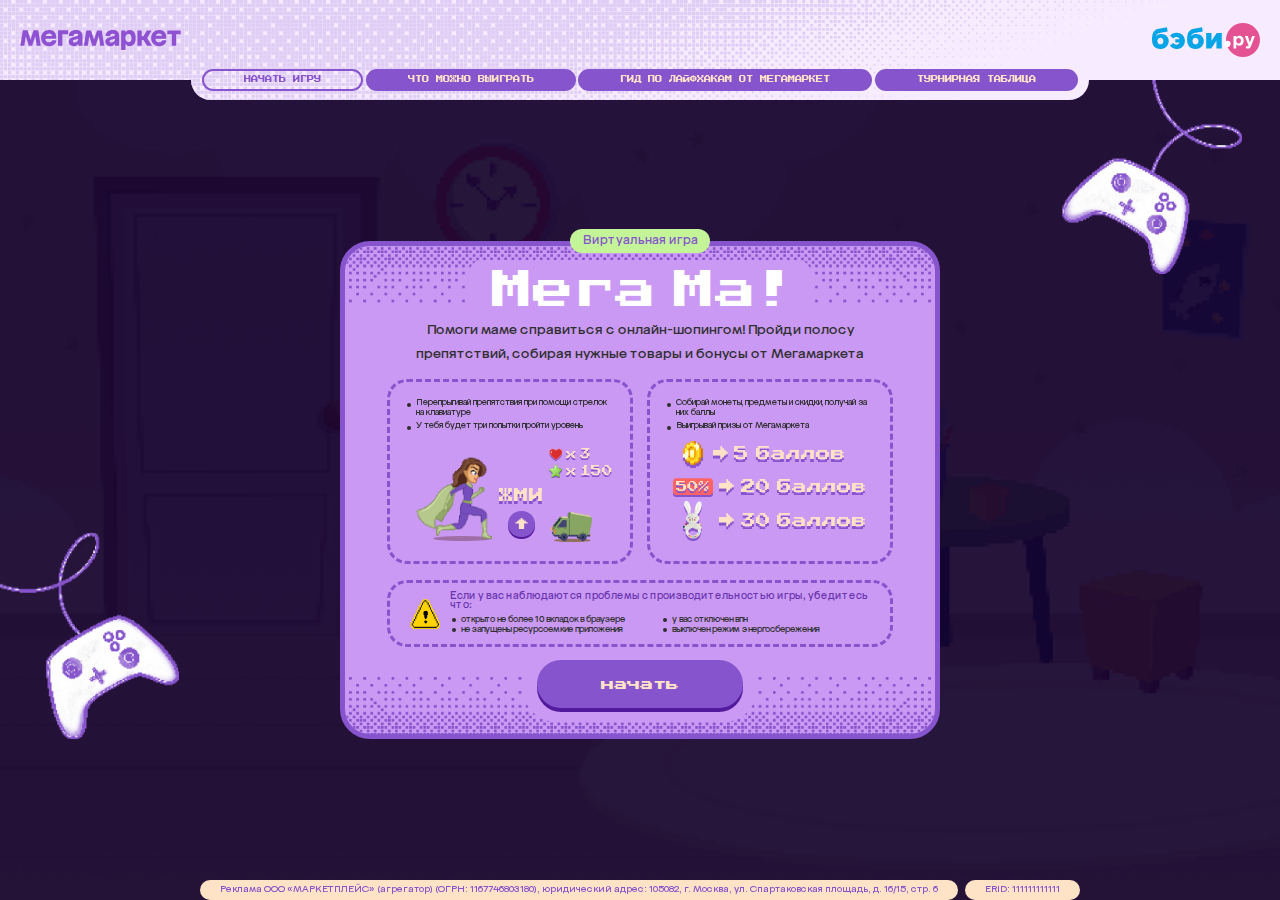
==== commit ab14a411: "added validation added notice tab" ====
--- a/game.html
+++ b/game.html
@@ -12,9 +12,9 @@
     <link data-meta="ssr" rel="icon" type="image/png" sizes="128x128" href="https://megamarket.ru/static/dist/images/favicon-128x128.046cf1.png">
     <link data-meta="ssr" rel="icon" type="image/png" sizes="196x196" href="https://megamarket.ru/static/dist/images/favicon-196x196.42ed6e.png">
 
-    <link rel="preconnect" href="https://fonts.googleapis.com">
+    <!-- <link rel="preconnect" href="https://fonts.googleapis.com">
     <link rel="preconnect" href="https://fonts.gstatic.com" crossorigin>
-    <link href="https://fonts.googleapis.com/css2?family=Press+Start+2P&display=block" rel="stylesheet">
+    <link href="https://fonts.googleapis.com/css2?family=Press+Start+2P&display=block" rel="stylesheet"> -->
 
     <meta name="mobile-web-app-status-bar-style" content="black-translucent">
     <meta name="mobile-web-app-capable" content="yes">
@@ -76,67 +76,174 @@
 
                 <div class="b_level-startwindow-intro">
                     <div class="bg"></div>
-                    <div class="label">
-                        Виртуальная игра
-                    </div>
 
                     <div class="b_level-startwindow-index " id="_id_introduction">
 
-                        <div class="title">
-                            <span>Мега</span><span>Ма!</span>
-                        </div>
-
-                        <div class="subtitle">
-                            Помоги маме справиться с онлайн-шопингом! Пройди полосу препятствий, собирая нужные товары и бонусы от Мегамаркета
-                        </div>
-
-                        <div class="introduction">
-                            <div class="introduction-item">
-                                <div class="introduction-rules m_uilegend">
-                                    <div class="lady">
-                                        <img src="./img/game/canvas/lady/4.png" alt="">
-                                    </div>
-                                    <div class="pushbtn">жми</div>
-                                    <div class="fallObj">
-                                        <img src="./img/game/canvas/fall/lv1_fall2.png" alt="">
-                                    </div>
-                                    <div class="scoreboard">
-                                        <div class="item m_lives">
-                                            <span class="item-cnt">x3</span>
-                                        </div>
-                                        <div class="item m_score">
-                                            <span class="item-cnt">x150</span>
-                                        </div>
-                                    </div>
-                                </div>
-                                <div class="introduction-text m_desktop_only">
-                                    Перепрыгивай препятствия при помощи стрелок на клавиатуре. У тебя будет три попытки дойти до конца уровня
-                                </div>
-                                <div class="introduction-text m_mobile_only">
-                                    Перепрыгивай препятствия при помощи кнопки прыжка. У тебя будет три попытки дойти до конца уровня
-                                </div>
-                            </div>
-                            <div class="introduction-item">
-                                <div class="introduction-rules m_costlegend">
-                                    <div class="costitem">
-                                        <div class="icon m_coin"></div>
-                                        <div class="text"><span>=</span><span>5</span><span>баллов&nbsp;</span></div>
-                                    </div>
-                                    <div class="costitem">
-                                        <div class="icon m_50"></div>
-                                        <div class="text"><span>=</span><span>20</span><span>баллов</span></div>
-                                    </div>
-                                    <div class="costitem">
-                                        <div class="icon m_bonus"></div>
-                                        <div class="text"><span>=</span><span>30</span><span>баллов</span></div>
-                                    </div>
-                                </div>
-                                <div class="introduction-text">
-                                    Собирай монеты, предметы и скидки, получай за них баллы и выигрывай призы от Мегамаркета
-                                </div>
-                            </div>
-                        </div>
-                    </div>
+                        <div id="_id_introduction_desc">
+
+                            <div class="label">
+                                Виртуальная игра
+                            </div>
+
+                            <div class="title">
+                                <span>Мега</span><span>Ма!</span>
+                            </div>
+
+                            <div class="subtitle">
+                                Помоги маме справиться с онлайн-шопингом! Пройди полосу препятствий, собирая нужные товары и бонусы от Мегамаркета
+                            </div>
+
+                            <div class="introduction">
+                                <div class="introduction-item">
+                                    <div class="introduction-text m_desktop_only">
+                                        <div class="item">Перепрыгивай препятствия при помощи стрелок на клавиатуре</div>
+                                        <div class="item">У тебя будет три попытки пройти уровень</div>
+                                    </div>
+                                    <div class="introduction-text m_mobile_only">
+                                        <div class="item">Перепрыгивай препятствия при помощи кнопки прыжка</div>
+                                        <div class="item">У тебя будет три попытки пройти уровень</div>
+                                    </div>
+                                    <div class="introduction-rules m_uilegend">
+                                        <div class="lady">
+                                            <img src="./img/game/canvas/lady/4.png" alt="">
+                                        </div>
+                                        <div class="pushbtn">жми</div>
+                                        <div class="fallObj">
+                                            <img src="./img/game/canvas/fall/lv1_fall2.png" alt="">
+                                        </div>
+                                        <div class="scoreboard">
+                                            <div class="item m_lives">
+                                                <span class="item-cross">x</span><span class="item-cnt">3</span>
+                                            </div>
+                                            <div class="item m_score">
+                                                <span class="item-cross">x</span><span class="item-cnt">150</span>
+                                            </div>
+                                        </div>
+                                    </div>
+                                </div>
+                                <div class="introduction-item">
+                                    <div class="introduction-text">
+                                        <div class="item">Собирай монеты, предметы и скидки, получай за них баллы</div>
+                                        <div class="item">Выигрывай призы от Мегамаркета</div>
+                                    </div>
+                                    <div class="introduction-rules m_costlegend">
+                                        <div class="costitem">
+                                            <div class="icon m_coin"></div>
+                                            <div class="text"><span>→</span><span>5</span><span>баллов&nbsp;</span></div>
+                                        </div>
+                                        <div class="costitem">
+                                            <div class="icon m_50"></div>
+                                            <div class="text"><span>→</span><span>20</span><span>баллов</span></div>
+                                        </div>
+                                        <div class="costitem">
+                                            <div class="icon m_bonus"></div>
+                                            <div class="text"><span>→</span><span>30</span><span>баллов</span></div>
+                                        </div>
+                                    </div>
+                                </div>
+                            </div>
+
+                            <div class="notice">
+                                <div class="notice-textblock">
+                                    <div class="notice-title">
+                                        Если у вас наблюдаются проблемы с производительностью игры, убедитесь что:
+                                    </div>
+                                    <div class="notice-list">
+                                        <div class="item">открыто не более 10 вкладок в браузере</div>
+                                        <div class="item">у вас отключен впн</div>
+                                        <div class="item">не запущены ресурсоемкие приложения</div>
+                                        <div class="item">выключен режим энергосбережения</div>
+                                    </div>
+                                </div>
+                            </div>
+
+                        </div>
+
+                        <div id="_id_introduction_mob">
+                            <div id="_id_mob_intro_slide1" class="intro-slide">
+                                <div class="label">
+                                    Виртуальная игра
+                                </div>
+                                <div class="title">
+                                    <span>Мега</span><span>Ма!</span>
+                                </div>
+
+                                <div class="subtitle">
+                                    Помоги маме справиться с онлайн-шопингом! Пройди полосу препятствий, собирая нужные товары и бонусы от Мегамаркета
+                                </div>
+
+                                <div class="introduction">
+                                    <div class="introduction-item">
+                                        <div class="introduction-text m_desktop_only">
+                                            <div class="item">Перепрыгивай препятствия при помощи стрелок на клавиатуре</div>
+                                            <div class="item">У тебя будет три попытки пройти уровень</div>
+                                        </div>
+                                        <div class="introduction-text m_mobile_only">
+                                            <div class="item">Перепрыгивай препятствия при помощи кнопки прыжка</div>
+                                            <div class="item">У тебя будет три попытки пройти уровень</div>
+                                        </div>
+                                        <div class="introduction-rules m_uilegend">
+                                            <div class="lady">
+                                                <img src="./img/game/canvas/lady/4.png" alt="">
+                                            </div>
+                                            <div class="pushbtn">жми</div>
+                                            <div class="fallObj">
+                                                <img src="./img/game/canvas/fall/lv1_fall2.png" alt="">
+                                            </div>
+                                            <div class="scoreboard">
+                                                <div class="item m_lives">
+                                                    <span class="item-cross">x</span><span class="item-cnt">3</span>
+                                                </div>
+                                                <div class="item m_score">
+                                                    <span class="item-cross">x</span><span class="item-cnt">150</span>
+                                                </div>
+                                            </div>
+                                        </div>
+                                    </div>
+                                </div>
+                            </div>
+
+                            <div id="_id_mob_intro_slide2" class="intro-slide">
+
+                                <div class="introduction-item">
+                                    <div class="introduction-text">
+                                        <div class="item">Собирай монеты, предметы и скидки, получай за них баллы</div>
+                                        <div class="item">Выигрывай призы от Мегамаркета</div>
+                                    </div>
+                                    <div class="introduction-rules m_costlegend">
+                                        <div class="costitem">
+                                            <div class="icon m_coin"></div>
+                                            <div class="text"><span>→</span><span>5</span><span>баллов&nbsp;</span></div>
+                                        </div>
+                                        <div class="costitem">
+                                            <div class="icon m_50"></div>
+                                            <div class="text"><span>→</span><span>20</span><span>баллов</span></div>
+                                        </div>
+                                        <div class="costitem">
+                                            <div class="icon m_bonus"></div>
+                                            <div class="text"><span>→</span><span>30</span><span>баллов</span></div>
+                                        </div>
+                                    </div>
+                                </div>
+
+                                <div class="notice ">
+                                    <div class="notice-textblock">
+                                        <div class="notice-title">
+                                            Если у вас наблюдаются проблемы с&nbsp;производительностью игры, убедитесь что:
+                                        </div>
+                                        <div class="notice-list">
+                                            <div class="item">открыто не более 10 вкладок в браузере</div>
+                                            <div class="item">у вас отключен впн</div>
+                                            <div class="item">не запущены ресурсоемкие приложения</div>
+                                            <div class="item">выключен режим энергосбережения</div>
+                                        </div>
+                                    </div>
+                                </div>
+                            </div>
+                        </div>
+
+                    </div>
+
 
                     <div class="b_level-startwindow-registration " id="_id_registration">
                         <div class="subtitle">
@@ -155,12 +262,12 @@
                             </div>
                             <div class="form-row">
                                 <div class="form-input">
-                                    <input type="text" name="phone" data-type="phone" data-required="true">
-                                    <label>Телефон</label>
+                                    <input type="tel" name="phone" data-type="phone" data-required="true" >
+                                    <label>Телефон <span>+7 977 321 12 35</span></label>
                                 </div>
                                 <div class="form-input">
-                                    <input type="text" name="mail" data-type="mail" data-required="true">
-                                    <label>E-mail</label>
+                                    <input type="email" name="mail" data-type="mail" data-required="true">
+                                    <label>E-mail <span>name@domain.tdl</span></label>
                                 </div>
                             </div>
                         </div>
@@ -281,6 +388,12 @@
         levelControl(level);
 
 
+
+
+        let a = 'https://www.gazeta.ru/social/2024/10/22/19956649.shtml?updated';
+
+        console.log(a.replace(/\?.*/, ''));
+
     </script>
 
 
--- a/css/static_page.css
+++ b/css/static_page.css
@@ -1,3 +1,4 @@
+@charset "UTF-8";
 html * {
   padding: 0;
   margin: 0;
@@ -17,6 +18,11 @@
 html {
   font-size: 0.0520833333vmax;
 }
+@media screen and (min-width: 1930px) {
+  html {
+    font-size: 1px;
+  }
+}
 @media screen and (max-width: 1023px) {
   html {
     font-size: 0.28vmin;
@@ -50,6 +56,13 @@
   font-weight: 500;
   font-display: block;
   src: url(../fonts/MegaSansJ-Medium.woff2) format("woff2"), url(../fonts/MegaSansJ-Medium.woff.woff) format("woff");
+}
+@font-face {
+  font-family: "PressStart2P";
+  font-style: normal;
+  font-weight: 400;
+  font-display: block;
+  src: url(../fonts/PressStart2P-Regular.woff2) format("woff2"), url(../fonts/PressStart2P-Regular.woff.woff) format("woff");
 }
 .dn {
   display: none !important;
@@ -107,7 +120,7 @@
   justify-content: center;
 }
 #_id_curtain .loader-text {
-  font: 400 24rem/2 "Press Start 2P", sans-serif;
+  font: 400 24rem/2 "PressStart2P", sans-serif;
   color: #FFE3C7;
 }
 #_id_curtain .loader-indicator {
@@ -128,6 +141,15 @@
 body {
   position: relative;
   background: #F6EBFF;
+}
+body.m_lifehacks {
+  height: auto;
+}
+body.m_lifehacks:after, body.m_lifehacks:before {
+  position: absolute;
+}
+body.m_lifehacks .b_root {
+  height: auto;
 }
 body:before {
   content: "";
@@ -191,7 +213,7 @@
   width: 308rem;
   height: 77rem;
   background: #8654CC;
-  font: 400 20rem/1 "Press Start 2P", sans-serif;
+  font: 400 20rem/1 "PressStart2P", sans-serif;
   color: #FFE3C7;
   text-transform: uppercase;
   cursor: pointer;
@@ -223,7 +245,7 @@
   width: 50rem;
   height: 50rem;
   background: #8654CC;
-  font: 400 20rem/1 "Press Start 2P", sans-serif;
+  font: 400 20rem/1 "PressStart2P", sans-serif;
   color: #FFE3C7;
   cursor: pointer;
   box-shadow: 0 4rem 0 #6933B0;
@@ -474,7 +496,7 @@
   border-radius: 30rem;
   margin: 0 2rem;
   cursor: pointer;
-  font: 400 11rem/1 "Press Start 2P", sans-serif;
+  font: 400 11rem/1 "PressStart2P", sans-serif;
   color: #FFE3C7;
   text-transform: uppercase;
   transition: all 0.5s ease;
@@ -1063,6 +1085,20 @@
     font-size: 13rem;
   }
 }
+.b_index-intro-textblock .form-input input:-webkit-autofill,
+.b_index-intro-textblock .form-input input:-webkit-autofill:hover,
+.b_index-intro-textblock .form-input input:-webkit-autofill:focus input:-webkit-autofill,
+.b_index-intro-textblock .form-input textarea:-webkit-autofill,
+.b_index-intro-textblock .form-input textarea:-webkit-autofill:hover textarea:-webkit-autofill:focus,
+.b_index-intro-textblock .form-input select:-webkit-autofill,
+.b_index-intro-textblock .form-input select:-webkit-autofill:hover,
+.b_index-intro-textblock .form-input select:-webkit-autofill:focus {
+  border: 0;
+  -webkit-text-fill-color: #ссс;
+  -webkit-box-shadow: 0 0 0px 1000px transparent inset;
+  transition: background-color 5000s ease-in-out 0s;
+  background: -webkit-linear-gradient(top, rgba(255, 255, 255, 0) 0%, rgba(0, 174, 255, 0.04) 50%, rgba(255, 255, 255, 0) 51%, rgba(0, 174, 255, 0.03) 100%);
+}
 .b_index-intro-textblock .form-input label {
   position: absolute;
   left: 20rem;
@@ -1074,6 +1110,12 @@
   align-items: center;
   opacity: 1;
   transition: all 0.5s ease;
+}
+.b_index-intro-textblock .form-input label span {
+  display: inline;
+  margin-left: 5px;
+  font-size: 0.8em;
+  letter-spacing: 0.025em;
 }
 @media screen and (max-width: 1023px) {
   .b_index-intro-textblock .form-input label {
@@ -1227,7 +1269,7 @@
 }
 @media screen and (max-width: 1023px) {
   .b_static_page .title {
-    font-size: 40rem;
+    font-size: 38rem;
     margin-bottom: 10rem;
   }
 }
@@ -1936,7 +1978,7 @@
   text-transform: uppercase;
 }
 .b_gifts-gallery-slider .item-label-title {
-  font: 400 34rem/1 "Press Start 2P", sans-serif;
+  font: 400 34rem/1 "PressStart2P", sans-serif;
   color: #8654CC;
   margin: 5rem 0;
 }
@@ -1946,7 +1988,7 @@
   }
 }
 .b_gifts-gallery-slider .item-label-subtitle {
-  font: 400 14rem/1 "Press Start 2P", sans-serif;
+  font: 400 14rem/1 "PressStart2P", sans-serif;
   color: #8654CC;
   margin: 5rem 0;
 }
@@ -1988,13 +2030,13 @@
     align-self: end;
     margin: 0 20rem 0;
     width: auto;
-    max-height: 48px;
+    max-height: 40rem;
     line-height: 0.8;
     display: flex;
     align-items: center;
     justify-content: center;
-    font-size: 38rem;
-    padding-top: 3rem;
+    font-size: 30rem;
+    padding-top: 4rem;
   }
 }
 .b_gifts-gallery-slider .item.m_1 .item-wrapper {
@@ -2083,9 +2125,10 @@
     align-self: flex-start;
     left: 0;
     margin: 0 0 0 20px;
-    font-size: 35rem;
+    font-size: 30rem;
     width: auto;
-    padding-top: 3rem;
+    max-height: 40rem;
+    padding-top: 4rem;
   }
 }
 .b_gifts-gallery-slider .item.m_2 .item-wrapper {
@@ -2174,6 +2217,7 @@
     margin: 5% 12% 3% 0;
     font-size: 30rem;
     width: auto;
+    max-height: 40rem;
     padding-top: 4rem;
   }
 }
@@ -2224,7 +2268,7 @@
   }
 }
 .b_gifts-gallery-slider .item.m_3 .item-label {
-  bottom: 40px;
+  bottom: 30rem;
 }
 @media screen and (max-width: 1023px) {
   .b_gifts-gallery-slider .item.m_3 .item-label {
@@ -2323,6 +2367,11 @@
   left: 4%;
   transform: scale(1, 1) rotate(-10deg);
 }
+@media screen and (max-width: 1023px) {
+  .b_gifts-gallery-slider .item.m_5 .item-wrapper .star {
+    top: 32%;
+  }
+}
 .b_gifts-gallery-slider .item.m_5 .item-image {
   top: 20px;
   background: url(../img/static_pages/prize5_f.png) no-repeat 50% 120%;
@@ -2349,7 +2398,7 @@
     position: absolute;
     left: 0%;
     right: auto;
-    bottom: 25%;
+    bottom: 12%;
     z-index: 100;
     transform: scale(1.2);
     padding-left: 45rem;
@@ -2423,28 +2472,32 @@
   opacity: 1;
   transform: scale(-1, 1);
 }
-.b_lifeHacks.show .star.m_left_top {
-  left: 15%;
-  top: 170px;
-  transform: scale(1, 1) rotate(-20deg);
+.b_lifeHacks.show .coin.m_left_top {
+  left: 17%;
+  top: 210px;
+  transform: scale(1, 1) rotate(0);
   opacity: 1;
 }
-.b_lifeHacks.show .star.m_right_middle {
-  top: 25%;
-  right: 5%;
-  transform: scale(-1, 1) rotate(0deg);
+.b_lifeHacks.show .coin.m_right_middle {
+  bottom: 0;
+  right: 18%;
+  transform: scale(1, 1) rotate(0deg);
   opacity: 1;
 }
-.b_lifeHacks.show .star.m_left_bottom {
-  bottom: 20%;
-  left: 10%;
-  transform: scale(-1, 1) rotate(-10deg);
+.b_lifeHacks.show .coin.m_left_bottom {
+  bottom: 7%;
+  left: 3%;
+  transform: scale(1, 1) rotate(0deg);
   opacity: 1;
 }
+.b_lifeHacks.show .percent.m_left, .b_lifeHacks.show .percent.m_right {
+  opacity: 1;
+  transform: scale(1, 1) rotate(0);
+}
 .b_lifeHacks.show .fingerhand.m_left {
-  transform: rotate(-40deg);
-  left: -2%;
-  top: 40%;
+  transform: rotate(0deg);
+  top: 35%;
+  left: 0;
   opacity: 1;
 }
 .b_lifeHacks.show .fingerhand.m_left.providential {
@@ -2452,6 +2505,9 @@
 }
 .b_lifeHacks.show .fingerhand.m_left.fingerCheck {
   transform: rotate(-30deg);
+}
+.b_lifeHacks.show .openhand1.m_right {
+  transform: translateX(0) rotate(0deg);
 }
 .b_lifeHacks .b_static_page-content {
   max-width: 640rem;
@@ -2459,6 +2515,14 @@
   top: 40rem;
   opacity: 0;
   transition: all 0.6s cubic-bezier(0.34, 1.56, 0.64, 1);
+}
+.b_lifeHacks .b_static_page-content .title {
+  margin-bottom: 60rem;
+}
+@media screen and (max-width: 1023px) {
+  .b_lifeHacks .b_static_page-content .title {
+    margin-bottom: 30rem;
+  }
 }
 .b_lifeHacks-article {
   position: relative;
@@ -2467,11 +2531,11 @@
   flex-flow: column;
   align-items: flex-start;
   width: 100%;
-  padding-top: 75rem;
+  padding-top: 20rem;
 }
 @media screen and (max-width: 1023px) {
   .b_lifeHacks-article {
-    padding-top: 30rem;
+    padding-top: 10rem;
   }
 }
 .b_lifeHacks-article .block {
@@ -2488,10 +2552,10 @@
   top: 0;
   opacity: 1;
 }
-.b_lifeHacks-article .block:nth-child(2) .block-num, .b_lifeHacks-article .block:nth-child(5) .block-num {
+.b_lifeHacks-article .block:nth-child(2) .block-num, .b_lifeHacks-article .block:nth-child(5) .block-num, .b_lifeHacks-article .block:nth-child(8) .block-num {
   background: #EDCFFC;
 }
-.b_lifeHacks-article .block:nth-child(2) .block-text .mark, .b_lifeHacks-article .block:nth-child(5) .block-text .mark {
+.b_lifeHacks-article .block:nth-child(2) .block-text .mark, .b_lifeHacks-article .block:nth-child(5) .block-text .mark, .b_lifeHacks-article .block:nth-child(8) .block-text .mark {
   background: #EDCFFC;
 }
 .b_lifeHacks-article .block:nth-child(3) .block-num, .b_lifeHacks-article .block:nth-child(7) .block-num {
@@ -2553,7 +2617,7 @@
   }
 }
 .b_lifeHacks-article .block-title {
-  font: 400 20rem/1.7 "Press Start 2P", sans-serif;
+  font: 400 20rem/1.7 "PressStart2P", sans-serif;
   color: #8654CC;
   text-transform: uppercase;
   margin-left: 20rem;
@@ -2561,7 +2625,10 @@
 @media screen and (max-width: 1023px) {
   .b_lifeHacks-article .block-title {
     margin-left: 10rem;
-    font: 400 16rem/1.3 "Press Start 2P", sans-serif;
+    font: 400 16rem/1.3 "PressStart2P", sans-serif;
+  }
+  .b_lifeHacks-article .block-title br {
+    display: none;
   }
 }
 .b_lifeHacks-article .block-text {
@@ -2570,11 +2637,23 @@
   flex-flow: column;
   width: 100%;
   padding: 0 20rem;
-  font: 400 16rem/1.5 "MegaSans", sans-serif;
+  font: 400 20rem/1.5 "MegaSans", sans-serif;
   color: #2E2E2E;
+}
+@media screen and (max-width: 1023px) {
+  .b_lifeHacks-article .block-text {
+    font-size: 15rem;
+    line-height: 20rem;
+  }
 }
 .b_lifeHacks-article .block-text p + p {
   margin-top: 10rem;
+}
+.b_lifeHacks-article .block-text mark {
+  color: #6933B0;
+}
+.b_lifeHacks-article .block-text .bigger {
+  font-size: 1.2em;
 }
 .b_lifeHacks-article .block-text .mark {
   margin: 25rem -20rem;
@@ -2588,7 +2667,7 @@
   margin-bottom: 0;
 }
 .b_lifeHacks-article .block-text p.notice {
-  color: #8654CC;
+  color: #6933B0;
 }
 .b_lifeHacks-article .block-text a {
   color: inherit;
@@ -2624,52 +2703,108 @@
 .b_lifeHacks-article .block-text .img-wrapper + .mark {
   margin-top: 0;
 }
-.b_lifeHacks .star {
+.b_lifeHacks .coin {
   position: fixed;
   z-index: 20;
   opacity: 0;
-}
-@media screen and (max-width: 1023px) {
-  .b_lifeHacks .star {
+  transition-property: all;
+  transition-duration: 0.6s;
+  transition-timing-function: cubic-bezier(0.34, 1.56, 0.64, 1);
+  transition-delay: 0s;
+}
+@media screen and (max-width: 1023px) {
+  .b_lifeHacks .coin {
     display: none;
   }
 }
-.b_lifeHacks .star.m_left_top {
+.b_lifeHacks .coin.m_left_top {
   left: 10%;
   top: 230px;
   width: 12%;
   padding-top: 12%;
-  transform: scale(0.5, 0.5) rotate(-20deg);
+  transform: scale(0.5, 0.5) rotate(0);
   transition-delay: 0.9s;
-}
-.b_lifeHacks .star.m_right_middle {
-  top: 35%;
-  right: 2%;
-  width: 7%;
-  padding-top: 7%;
-  transform: scale(-0.5, 0.5) rotate(0deg);
+  background: url(../img/static_pages/lf_coin1.png) no-repeat 50% 0%;
+  background-size: 100% auto;
+}
+.b_lifeHacks .coin.m_right_middle {
+  width: 14%;
+  padding-top: 20%;
+  bottom: 5%;
+  right: 10%;
+  transform: scale(0.5, 0.5) rotate(0deg);
   transition-delay: 1.2s;
-}
-.b_lifeHacks .star.m_left_bottom {
-  bottom: 10%;
+  background: url(../img/static_pages/lf_coin_couple.png) no-repeat 50% 0%;
+  background-size: 100% auto;
+}
+.b_lifeHacks .coin.m_left_bottom {
+  bottom: 0%;
+  left: -2%;
+  width: 10%;
+  padding-top: 10%;
+  transform: scale(0.5, 0.5) rotate(0deg);
+  transition-delay: 1.6s;
+  background: url(../img/static_pages/lf_coin2.png) no-repeat 50% 0%;
+  background-size: 100% auto;
+}
+.b_lifeHacks .percent {
+  position: fixed;
+  z-index: 20;
+  opacity: 0;
+  transition-property: all;
+  transition-duration: 0.6s;
+  transition-timing-function: cubic-bezier(0.34, 1.56, 0.64, 1);
+  transition-delay: 0s;
+}
+@media screen and (max-width: 1023px) {
+  .b_lifeHacks .percent {
+    display: none;
+  }
+}
+.b_lifeHacks .percent.m_left {
   left: 15%;
-  width: 7%;
-  padding-top: 7%;
-  transform: scale(-0.5, 0.5) rotate(-10deg);
-  transition-delay: 1.6s;
+  bottom: 16%;
+  width: 13%;
+  padding-top: 13%;
+  transform: scale(0, 0) rotate(0);
+  transition-delay: 2s;
+  background: url(../img/static_pages/percent_l.png) no-repeat 50% 0%;
+  background-size: 100% auto;
+}
+.b_lifeHacks .percent.m_right {
+  width: 16%;
+  padding-top: 16%;
+  right: 8%;
+  top: 25%;
+  transform: scale(0, 0) rotate(0);
+  transition-delay: 2.2s;
+  background: url(../img/static_pages/percent_r.png) no-repeat 50% 0%;
+  background-size: 100% auto;
 }
 .b_lifeHacks .fingerhand.m_left {
   opacity: 0;
-  transform: rotate(-60deg);
-  transform-origin: 0 50%;
-  left: -30%;
-  top: 55%;
+  transform: rotate(-40deg);
+  transform-origin: 0 100%;
+  left: -10%;
+  top: 45%;
+  background: url(../img/static_pages/finger_hand2.png) no-repeat 50% 0%;
+  background-size: 100% auto;
   transition: all 1.8s ease 2s;
 }
 @media screen and (max-width: 1023px) {
   .b_lifeHacks .fingerhand.m_left {
     display: none;
   }
+}
+.b_lifeHacks .openhand1.m_right {
+  transform: translateX(100%) rotate(-20deg);
+  transform-origin: 100% 0;
+  transition: all 0.3s ease 1s;
+  background: url(../img/static_pages/open_hand1_shadow_x2.png) no-repeat 50% 100%;
+  background-size: 100% auto;
+  width: 27%;
+  padding-top: 27%;
+  bottom: 0;
 }
 .b_lifeHacks .megama {
   position: fixed;
@@ -2698,6 +2833,8 @@
 .b_lifeHacks-goupbtn {
   align-self: flex-start;
   margin-left: 20px;
+  margin-top: -30px;
+  z-index: 10000;
 }
 @media screen and (max-width: 1023px) {
   .b_lifeHacks-goupbtn {
--- a/css/game_style.css
+++ b/css/game_style.css
@@ -1,3 +1,4 @@
+@charset "UTF-8";
 html * {
   padding: 0;
   margin: 0;
@@ -17,6 +18,11 @@
 html {
   font-size: 0.0520833333vmax;
 }
+@media screen and (min-width: 1930px) {
+  html {
+    font-size: 1px;
+  }
+}
 @media screen and (max-width: 1023px) {
   html {
     font-size: 0.28vmin;
@@ -50,6 +56,13 @@
   font-weight: 500;
   font-display: block;
   src: url(../fonts/MegaSansJ-Medium.woff2) format("woff2"), url(../fonts/MegaSansJ-Medium.woff.woff) format("woff");
+}
+@font-face {
+  font-family: "PressStart2P";
+  font-style: normal;
+  font-weight: 400;
+  font-display: block;
+  src: url(../fonts/PressStart2P-Regular.woff2) format("woff2"), url(../fonts/PressStart2P-Regular.woff.woff) format("woff");
 }
 body {
   background: #F6EBFF;
@@ -269,14 +282,10 @@
   flex-flow: column;
   align-items: center;
   justify-content: center;
-  padding: 30rem 0;
+  padding: 0;
   opacity: 1;
   transform: scale(1) translateX(0);
   transition: all 0.5s cubic-bezier(0.25, 1, 0.5, 1);
-}
-.b_level-startwindow-index .title span {
-  display: inline-block;
-  margin: 0 14rem;
 }
 .b_level-startwindow-index.hide {
   opacity: 0;
@@ -390,11 +399,31 @@
     color: #2E2E2E;
   }
 }
+.b_level-startwindow-registration .form-input label span {
+  display: inline;
+  margin-left: 5px;
+  font-size: 0.8em;
+  letter-spacing: 0.025em;
+}
 .b_level-startwindow-registration .form-input input:focus + label,
 .b_level-startwindow-registration .form-input input.checked + label {
   top: -50rem;
   opacity: 0;
 }
+.b_level-startwindow-registration .form-input input:-webkit-autofill,
+.b_level-startwindow-registration .form-input input:-webkit-autofill:hover,
+.b_level-startwindow-registration .form-input input:-webkit-autofill:focus input:-webkit-autofill,
+.b_level-startwindow-registration .form-input textarea:-webkit-autofill,
+.b_level-startwindow-registration .form-input textarea:-webkit-autofill:hover textarea:-webkit-autofill:focus,
+.b_level-startwindow-registration .form-input select:-webkit-autofill,
+.b_level-startwindow-registration .form-input select:-webkit-autofill:hover,
+.b_level-startwindow-registration .form-input select:-webkit-autofill:focus {
+  border: 0;
+  -webkit-text-fill-color: #ссс;
+  -webkit-box-shadow: 0 0 0px 1000px transparent inset;
+  transition: background-color 5000s ease-in-out 0s;
+  background: -webkit-linear-gradient(top, rgba(255, 255, 255, 0) 0%, rgba(0, 174, 255, 0.04) 50%, rgba(255, 255, 255, 0) 51%, rgba(0, 174, 255, 0.03) 100%);
+}
 .b_level-startwindow-intro {
   position: relative;
   width: 50%;
@@ -403,7 +432,7 @@
   flex-flow: column;
   align-items: center;
   justify-content: center;
-  padding: 30rem 0;
+  padding: 26rem 0;
 }
 @media screen and (max-width: 1023px) {
   .b_level-startwindow-intro {
@@ -413,6 +442,87 @@
   }
   .b_level-startwindow-intro .bg {
     display: none;
+  }
+}
+.b_level-startwindow-intro #_id_introduction_mob {
+  display: none;
+}
+@media screen and (max-width: 1023px) {
+  .b_level-startwindow-intro #_id_introduction_mob {
+    position: relative;
+    z-index: 1;
+    display: flex;
+    flex-flow: row nowrap;
+    align-items: stretch;
+    justify-content: start;
+    width: 100%;
+    overflow: hidden;
+    padding-top: 20px;
+  }
+}
+@media screen and (max-width: 1023px) and (orientation: landscape) {
+  .b_level-startwindow-intro #_id_introduction_mob {
+    display: none;
+  }
+}
+@media screen and (max-width: 1023px) {
+  .b_level-startwindow-intro #_id_introduction_mob .intro-slide {
+    display: inline-flex;
+    flex-flow: column;
+    flex-shrink: 0;
+    width: 100%;
+    margin-left: 1px;
+  }
+  .b_level-startwindow-intro #_id_introduction_mob .intro-slide:first-child {
+    margin-left: 0px;
+  }
+  .b_level-startwindow-intro #_id_introduction_mob .intro-slide .label {
+    top: -20px;
+  }
+}
+@media screen and (max-width: 1023px) {
+  .b_level-startwindow-intro #_id_introduction_mob .notice {
+    width: 100%;
+    padding: 20rem 20rem 20rem 66rem;
+  }
+  .b_level-startwindow-intro #_id_introduction_mob .notice:before {
+    top: 20px;
+    left: 14rem;
+    bottom: auto;
+    width: 40rem;
+    height: 40rem;
+  }
+  .b_level-startwindow-intro #_id_introduction_mob .notice-title {
+    margin-bottom: 7px;
+    font-size: 13rem;
+  }
+  .b_level-startwindow-intro #_id_introduction_mob .notice-list {
+    flex-flow: column;
+    width: calc(100% + 50rem);
+    margin-left: -50rem;
+  }
+  .b_level-startwindow-intro #_id_introduction_mob .notice-list .item {
+    width: 100%;
+    margin-bottom: 2px;
+  }
+}
+.b_level-startwindow-intro #_id_introduction_desc {
+  position: relative;
+  z-index: 1;
+  display: flex;
+  flex-flow: column;
+  align-items: center;
+  justify-content: center;
+  padding-top: 3rem;
+}
+@media screen and (max-width: 1023px) {
+  .b_level-startwindow-intro #_id_introduction_desc {
+    display: none;
+  }
+}
+@media screen and (max-width: 1023px) and (orientation: landscape) {
+  .b_level-startwindow-intro #_id_introduction_desc {
+    display: flex;
   }
 }
 .b_level-startwindow-intro .bg {
@@ -433,7 +543,7 @@
   top: -10rem;
   left: 0;
   right: 0;
-  height: 105rem;
+  height: 95rem;
   transform: scale(-1);
   background: url(../img/bitmap_btm_ornament.png) no-repeat 50% 0;
   background-size: auto 100%;
@@ -450,7 +560,7 @@
   bottom: -10rem;
   left: 0;
   right: 0;
-  height: 105rem;
+  height: 95rem;
   background: url(../img/bitmap_btm_ornament.png) no-repeat 50% 0;
   background-size: auto 100%;
 }
@@ -462,8 +572,8 @@
 }
 .b_level-startwindow-intro .label {
   position: absolute;
-  z-index: 5;
-  top: -18rem;
+  z-index: 10;
+  top: -44rem;
   left: 0;
   right: 0;
   height: 36rem;
@@ -479,7 +589,6 @@
 }
 @media screen and (max-width: 1023px) {
   .b_level-startwindow-intro .label {
-    top: 0;
     position: relative;
     margin-bottom: 20rem;
     height: 34rem;
@@ -491,18 +600,26 @@
 .b_level-startwindow-intro .title {
   position: relative;
   z-index: 5;
-  padding: 20rem;
-  border-radius: 10rem;
+  padding: 14rem 20rem 10rem;
+  border-radius: 20rem;
   background: #CA99F3;
   display: flex;
   align-items: center;
   justify-content: center;
-  font: 400 62rem/1 "Press Start 2P", sans-serif;
+  font: 400 62rem/1 "PressStart2P", sans-serif;
   color: #fff;
+  margin-bottom: 0;
+}
+.b_level-startwindow-intro .title span {
+  display: inline-block;
+  margin: 0 14rem;
+}
+.b_level-startwindow-intro .title span:last-child {
+  margin-right: 0;
 }
 @media screen and (max-width: 1023px) {
   .b_level-startwindow-intro .title {
-    font: 400 40rem/1 "Press Start 2P", sans-serif;
+    font: 400 40rem/1 "PressStart2P", sans-serif;
     letter-spacing: -0.2em;
     background: transparent;
     padding: 0px 0px;
@@ -518,7 +635,7 @@
   font: 400 20rem/36rem "MegaSans", sans-serif;
   color: #2E2E2E;
   text-align: center;
-  margin-bottom: 30rem;
+  margin-bottom: 20rem;
   background: #CA99F3;
 }
 @media screen and (max-width: 1023px) {
@@ -536,7 +653,7 @@
 .b_level-startwindow-intro .introduction {
   position: relative;
   z-index: 5;
-  width: 690rem;
+  width: 760rem;
   display: flex;
   align-items: stretch;
   justify-content: space-between;
@@ -555,7 +672,7 @@
 }
 .b_level-startwindow-intro .introduction-item {
   display: inline-flex;
-  width: 340rem;
+  width: 370rem;
   flex-shrink: 0;
   border: 3px dashed #8654CC;
   border-radius: 20px;
@@ -600,24 +717,26 @@
 .b_level-startwindow-intro .introduction-rules.m_uilegend .lady {
   position: relative;
   display: inline-flex;
-  width: 143rem;
+  width: 128rem;
 }
 .b_level-startwindow-intro .introduction-rules.m_uilegend .lady:after {
   content: "";
   position: absolute;
   z-index: -1;
   bottom: -6rem;
-  left: 15%;
+  left: 30%;
   right: 0;
   width: 70%;
   margin: 0 auto;
-  height: 20rem;
+  height: 8rem;
   border-radius: 50%;
-  background: #242520;
+  background: #92715e;
   opacity: 0.5;
   mix-blend-mode: multiply;
 }
 .b_level-startwindow-intro .introduction-rules.m_uilegend .lady img {
+  position: relative;
+  top: 14px;
   display: block;
   width: 100%;
 }
@@ -639,8 +758,9 @@
 .b_level-startwindow-intro .introduction-rules.m_uilegend .pushbtn {
   position: relative;
   padding-bottom: 50rem;
-  font: 400 22rem/1 "Press Start 2P", sans-serif;
+  font: 400 22rem/1 "PressStart2P", sans-serif;
   color: #FFE3C7;
+  text-transform: uppercase;
   text-shadow: 0 4rem 0 #8654CC;
   margin: 0 10rem;
 }
@@ -682,7 +802,7 @@
 }
 .b_level-startwindow-intro .introduction-rules.m_uilegend .scoreboard {
   position: absolute;
-  top: 0;
+  top: 10px;
   right: 0;
   display: flex;
   flex-flow: column;
@@ -692,9 +812,13 @@
   display: flex;
   flex-flow: row;
   align-items: center;
-  font: 400 14rem/1 "Press Start 2P", sans-serif;
+  font: 400 16rem/1 "PressStart2P", sans-serif;
+  text-shadow: 0 2px 0 #8654CC;
   color: #FFE3C7;
   margin-bottom: 5rem;
+}
+.b_level-startwindow-intro .introduction-rules.m_uilegend .scoreboard .item-cnt {
+  margin-left: 4rem;
 }
 .b_level-startwindow-intro .introduction-rules.m_uilegend .scoreboard .item:before {
   content: "";
@@ -702,8 +826,8 @@
   position: relative;
   padding-left: 20rem;
   height: 20rem;
-  margin-right: 8rem;
-  font: 400 14rem/20rem "Press Start 2P", sans-serif;
+  margin-right: 6rem;
+  font: 400 14rem/20rem "PressStart2P", sans-serif;
   color: #FFE3C7;
 }
 .b_level-startwindow-intro .introduction-rules.m_uilegend .scoreboard .item.m_lives:before {
@@ -729,9 +853,7 @@
   flex-flow: row nowrap;
   align-items: center;
   height: 50rem;
-}
-.b_level-startwindow-intro .introduction-rules.m_costlegend .costitem .icon {
-  margin-right: 10rem;
+  justify-content: center;
 }
 @media screen and (max-width: 1023px) {
   .b_level-startwindow-intro .introduction-rules.m_costlegend .costitem .icon {
@@ -780,14 +902,14 @@
 }
 .b_level-startwindow-intro .introduction-rules.m_costlegend .costitem .text {
   display: inline-flex;
-  font: 400 22rem/1 "Press Start 2P", sans-serif;
+  font: 400 22rem/1 "PressStart2P", sans-serif;
   color: #FFE3C7;
   text-shadow: 0 4rem 0 #8654CC;
   flex-flow: row nowrap;
 }
 @media screen and (max-width: 1023px) {
   .b_level-startwindow-intro .introduction-rules.m_costlegend .costitem .text {
-    font: 400 18rem/1 "Press Start 2P", sans-serif;
+    font: 400 18rem/1 "PressStart2P", sans-serif;
   }
 }
 .b_level-startwindow-intro .introduction-rules.m_costlegend .costitem .text span {
@@ -795,9 +917,10 @@
   margin-left: 10rem;
 }
 .b_level-startwindow-intro .introduction-text {
-  font: 400 14rem/21rem "MegaSans", sans-serif;
+  font: 400 13rem/15rem "MegaSans", sans-serif;
   color: #2E2E2E;
-  text-align: center;
+  display: block;
+  margin-bottom: 10rem;
 }
 @media screen and (max-width: 1023px) {
   .b_level-startwindow-intro .introduction-text {
@@ -819,6 +942,87 @@
   .b_level-startwindow-intro .introduction-text.m_desktop_only {
     display: none;
   }
+}
+.b_level-startwindow-intro .introduction-text .item {
+  position: relative;
+  display: inline-flex;
+  flex-shrink: 0;
+  margin: 0;
+}
+.b_level-startwindow-intro .introduction-text .item:before {
+  content: "";
+  position: relative;
+  top: 5px;
+  display: inline-block;
+  width: 4px;
+  height: 4px;
+  border-radius: 50%;
+  background: #2E2E2E;
+  margin-right: 5px;
+  flex-shrink: 0;
+}
+.b_level-startwindow-intro .notice {
+  position: relative;
+  z-index: 5;
+  width: 760rem;
+  display: flex;
+  align-items: center;
+  justify-content: center;
+  background: #CA99F3;
+  margin: 16px auto 0;
+  border: 3px dashed #8654CC;
+  border-radius: 20px;
+  padding: 14rem 26rem 14rem 90rem;
+}
+.b_level-startwindow-intro .notice:before {
+  content: "";
+  position: absolute;
+  top: 0;
+  left: 30rem;
+  bottom: 0;
+  width: 46rem;
+  height: 46rem;
+  background: url(../img/notice_pixel.png) no-repeat 50% 50%;
+  background-size: contain;
+  margin: auto;
+}
+.b_level-startwindow-intro .notice-textblock {
+  position: relative;
+  width: 100%;
+  display: flex;
+  flex-flow: column;
+}
+.b_level-startwindow-intro .notice-title {
+  position: relative;
+  margin-bottom: 5px;
+  font: 400 15rem/13rem "MegaSans", sans-serif;
+  color: #6933B0;
+}
+.b_level-startwindow-intro .notice-list {
+  position: relative;
+  display: flex;
+  align-items: center;
+  flex-flow: row wrap;
+  justify-content: space-around;
+  font: 400 13rem/15rem "MegaSans", sans-serif;
+  color: #2E2E2E;
+}
+.b_level-startwindow-intro .notice-list .item {
+  position: relative;
+  display: inline-flex;
+  align-items: center;
+  width: 49%;
+  flex-shrink: 0;
+  margin: 0;
+}
+.b_level-startwindow-intro .notice-list .item:before {
+  content: "";
+  display: inline-block;
+  width: 4px;
+  height: 4px;
+  border-radius: 50%;
+  background: #2E2E2E;
+  margin-right: 5px;
 }
 .b_level-startwindow-intro .startbtn {
   position: relative;
@@ -875,7 +1079,7 @@
   width: 310rem;
   height: 72rem;
   background: #8654CC;
-  font: 400 20rem/1 "Press Start 2P", sans-serif;
+  font: 400 20rem/1 "PressStart2P", sans-serif;
   color: #FFE3C7;
   cursor: pointer;
   box-shadow: 0 6rem 0 #531A9D;
@@ -895,7 +1099,7 @@
     width: 180rem;
     height: 48rem;
     box-shadow: 0 3rem 0 #531A9D;
-    font: 400 16rem/1 "Press Start 2P", sans-serif;
+    font: 400 16rem/1 "PressStart2P", sans-serif;
   }
   .b_level-startwindow-intro .startbtn button:active {
     background: #6933B0;
@@ -957,7 +1161,7 @@
   display: inline-block;
   font-size: 1.2em;
   color: #FFE3C7;
-  font-family: "Press Start 2P", sans-serif;
+  font-family: "PressStart2P", sans-serif;
   margin: 0 5rem;
   vertical-align: middle;
 }
@@ -1033,7 +1237,7 @@
   align-items: center;
 }
 .b_level-countdown .label {
-  font: 400 16rem/1 "Press Start 2P", sans-serif;
+  font: 400 16rem/1 "PressStart2P", sans-serif;
   color: #FFE3C7;
   margin-bottom: 30rem;
   text-transform: uppercase;
@@ -1158,7 +1362,7 @@
   }
 }
 .b_level-countdown .countdown-counter {
-  font: 400 24rem/1 "Press Start 2P", sans-serif;
+  font: 400 24rem/1 "PressStart2P", sans-serif;
 }
 .b_level-countdown .countdown-startbtn {
   display: none;
@@ -1175,7 +1379,7 @@
     display: flex;
     align-items: center;
     justify-content: center;
-    font: 400 16rem/1 "Press Start 2P", sans-serif;
+    font: 400 16rem/1 "PressStart2P", sans-serif;
     text-transform: uppercase;
     color: #FFE3C7;
     border-radius: 60rem;
@@ -1230,7 +1434,7 @@
   }
 }
 .b_level-finishwindow .quantity {
-  font: 400 16rem/1 "Press Start 2P", sans-serif;
+  font: 400 16rem/1 "PressStart2P", sans-serif;
   color: #FFE3C7;
   margin-bottom: 30rem;
   text-transform: uppercase;
@@ -1367,7 +1571,7 @@
   width: 360rem;
   height: 72rem;
   background: #8654CC;
-  font: 400 20rem/1 "Press Start 2P", sans-serif;
+  font: 400 20rem/1 "PressStart2P", sans-serif;
   color: #FFE3C7;
   text-transform: uppercase;
   cursor: pointer;
@@ -1422,14 +1626,14 @@
   content: "x";
   display: inline-block;
   vertical-align: middle;
-  font: 400 20rem/1 "Press Start 2P", sans-serif;
+  font: 400 20rem/1 "PressStart2P", sans-serif;
   color: #FFE3C7;
   text-transform: uppercase;
   margin-right: 20rem;
 }
 @media screen and (max-width: 1023px) {
   .b_level-finishwindow .buttons-item.m_close:before {
-    font: 400 14rem/1 "Press Start 2P", sans-serif;
+    font: 400 14rem/1 "PressStart2P", sans-serif;
     margin-right: 14rem;
   }
 }
@@ -1474,13 +1678,13 @@
   white-space: nowrap;
   width: 430rem;
   height: 72rem;
-  font: 400 20rem/1 "Press Start 2P", sans-serif;
+  font: 400 20rem/1 "PressStart2P", sans-serif;
 }
 @media screen and (max-width: 1023px) {
   .b_level-finishwindow .buttons-item.m_finishbtn {
     width: 80%;
     height: 40rem;
-    font: 400 11rem/1 "Press Start 2P", sans-serif;
+    font: 400 11rem/1 "PressStart2P", sans-serif;
   }
 }
 @media screen and (max-width: 1023px) and (orientation: landscape) {
@@ -1666,18 +1870,18 @@
 .b_level-finishwindow .passed-item {
   display: inline-flex;
   flex-flow: column;
-  font: 400 11rem/1.2 "Press Start 2P", sans-serif;
+  font: 400 11rem/1.2 "PressStart2P", sans-serif;
   color: #FFE3C7;
   align-items: center;
   margin: 0 25rem;
 }
 .b_level-finishwindow .passed-item strong {
-  font: 400 36rem/1 "Press Start 2P", sans-serif;
+  font: 400 36rem/1 "PressStart2P", sans-serif;
   margin-bottom: 10rem;
 }
 @media screen and (max-width: 1023px) {
   .b_level-finishwindow .passed-item {
-    font: 400 9rem/1.2 "Press Start 2P", sans-serif;
+    font: 400 9rem/1.2 "PressStart2P", sans-serif;
     margin: 0 12rem;
   }
 }
@@ -1688,13 +1892,13 @@
 }
 @media screen and (max-width: 1023px) {
   .b_level-finishwindow .passed-item strong {
-    font: 400 22rem/1 "Press Start 2P", sans-serif;
+    font: 400 22rem/1 "PressStart2P", sans-serif;
     margin-bottom: 5rem;
   }
 }
 @media screen and (max-width: 1023px) and (orientation: landscape) {
   .b_level-finishwindow .passed-item strong {
-    font: 400 26rem/1 "Press Start 2P", sans-serif;
+    font: 400 26rem/1 "PressStart2P", sans-serif;
     margin-bottom: 0;
     margin-right: 5rem;
   }
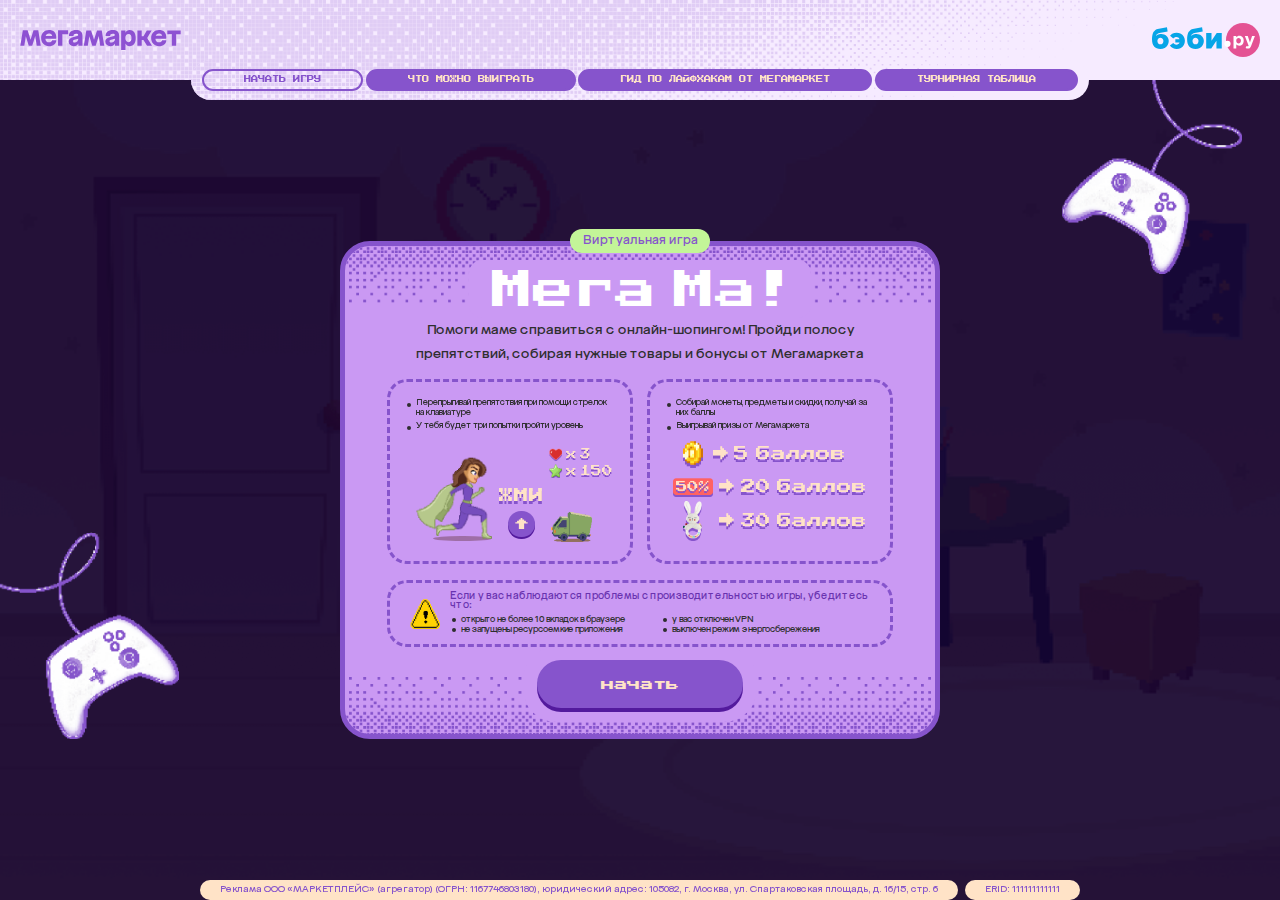
==== commit 899185a9: "correction 28.10" ====
--- a/game.html
+++ b/game.html
@@ -150,7 +150,7 @@
                                     </div>
                                     <div class="notice-list">
                                         <div class="item">открыто не более 10 вкладок в браузере</div>
-                                        <div class="item">у вас отключен впн</div>
+                                        <div class="item">у вас отключен VPN</div>
                                         <div class="item">не запущены ресурсоемкие приложения</div>
                                         <div class="item">выключен режим энергосбережения</div>
                                     </div>
@@ -233,7 +233,7 @@
                                         </div>
                                         <div class="notice-list">
                                             <div class="item">открыто не более 10 вкладок в браузере</div>
-                                            <div class="item">у вас отключен впн</div>
+                                            <div class="item">у вас отключен VPN</div>
                                             <div class="item">не запущены ресурсоемкие приложения</div>
                                             <div class="item">выключен режим энергосбережения</div>
                                         </div>
@@ -388,12 +388,6 @@
         levelControl(level);
 
 
-
-
-        let a = 'https://www.gazeta.ru/social/2024/10/22/19956649.shtml?updated';
-
-        console.log(a.replace(/\?.*/, ''));
-
     </script>
 
 
--- a/css/static_page.css
+++ b/css/static_page.css
@@ -2510,11 +2510,16 @@
   transform: translateX(0) rotate(0deg);
 }
 .b_lifeHacks .b_static_page-content {
-  max-width: 640rem;
+  width: 710rem;
   position: relative;
   top: 40rem;
   opacity: 0;
   transition: all 0.6s cubic-bezier(0.34, 1.56, 0.64, 1);
+}
+@media screen and (max-width: 1023px) {
+  .b_lifeHacks .b_static_page-content {
+    width: 100%;
+  }
 }
 .b_lifeHacks .b_static_page-content .title {
   margin-bottom: 60rem;
@@ -2547,6 +2552,11 @@
   top: 100rem;
   opacity: 0;
   transition: all 0.8s cubic-bezier(0.34, 1.56, 0.64, 1);
+}
+@media screen and (max-width: 1023px) {
+  .b_lifeHacks-article .block {
+    margin-bottom: 40rem;
+  }
 }
 .b_lifeHacks-article .block.show {
   top: 0;
@@ -2681,9 +2691,51 @@
   display: block;
   width: 100%;
 }
+.b_lifeHacks-article .block-text .img-wrapper.m_special_7 {
+  display: flex;
+  align-items: start;
+  justify-content: space-between;
+}
+.b_lifeHacks-article .block-text .img-wrapper.m_special_7.m_mob {
+  display: none;
+}
+@media screen and (max-width: 1023px) {
+  .b_lifeHacks-article .block-text .img-wrapper.m_special_7 {
+    margin-top: 0;
+  }
+  .b_lifeHacks-article .block-text .img-wrapper.m_special_7.m_mob {
+    display: flex;
+    flex-flow: row wrap;
+  }
+  .b_lifeHacks-article .block-text .img-wrapper.m_special_7.m_desc {
+    display: none;
+  }
+}
+.b_lifeHacks-article .block-text .img-wrapper.m_special_7 .img-product {
+  width: 48%;
+  display: inline-flex;
+  justify-content: start;
+}
+@media screen and (max-width: 1023px) {
+  .b_lifeHacks-article .block-text .img-wrapper.m_special_7 .img-product {
+    width: 50%;
+    align-self: center;
+  }
+}
+.b_lifeHacks-article .block-text .img-wrapper.m_special_7 .img-phone {
+  position: relative;
+  width: 52%;
+  display: inline-flex;
+  justify-content: end;
+}
+@media screen and (max-width: 1023px) {
+  .b_lifeHacks-article .block-text .img-wrapper.m_special_7 .img-phone {
+    width: 46%;
+  }
+}
 .b_lifeHacks-article .block-text .img-wrapper.m_special_7 .mark {
   margin: 0;
-  width: 49.4%;
+  width: 48%;
   position: absolute;
   bottom: 0;
   font-size: 16rem;
@@ -2698,6 +2750,7 @@
     padding: 25rem 20rem;
     font: 500 20rem/1.5 "MegaSans", sans-serif;
     color: #8654CC;
+    flex-shrink: 0;
   }
 }
 .b_lifeHacks-article .block-text .img-wrapper + .mark {
